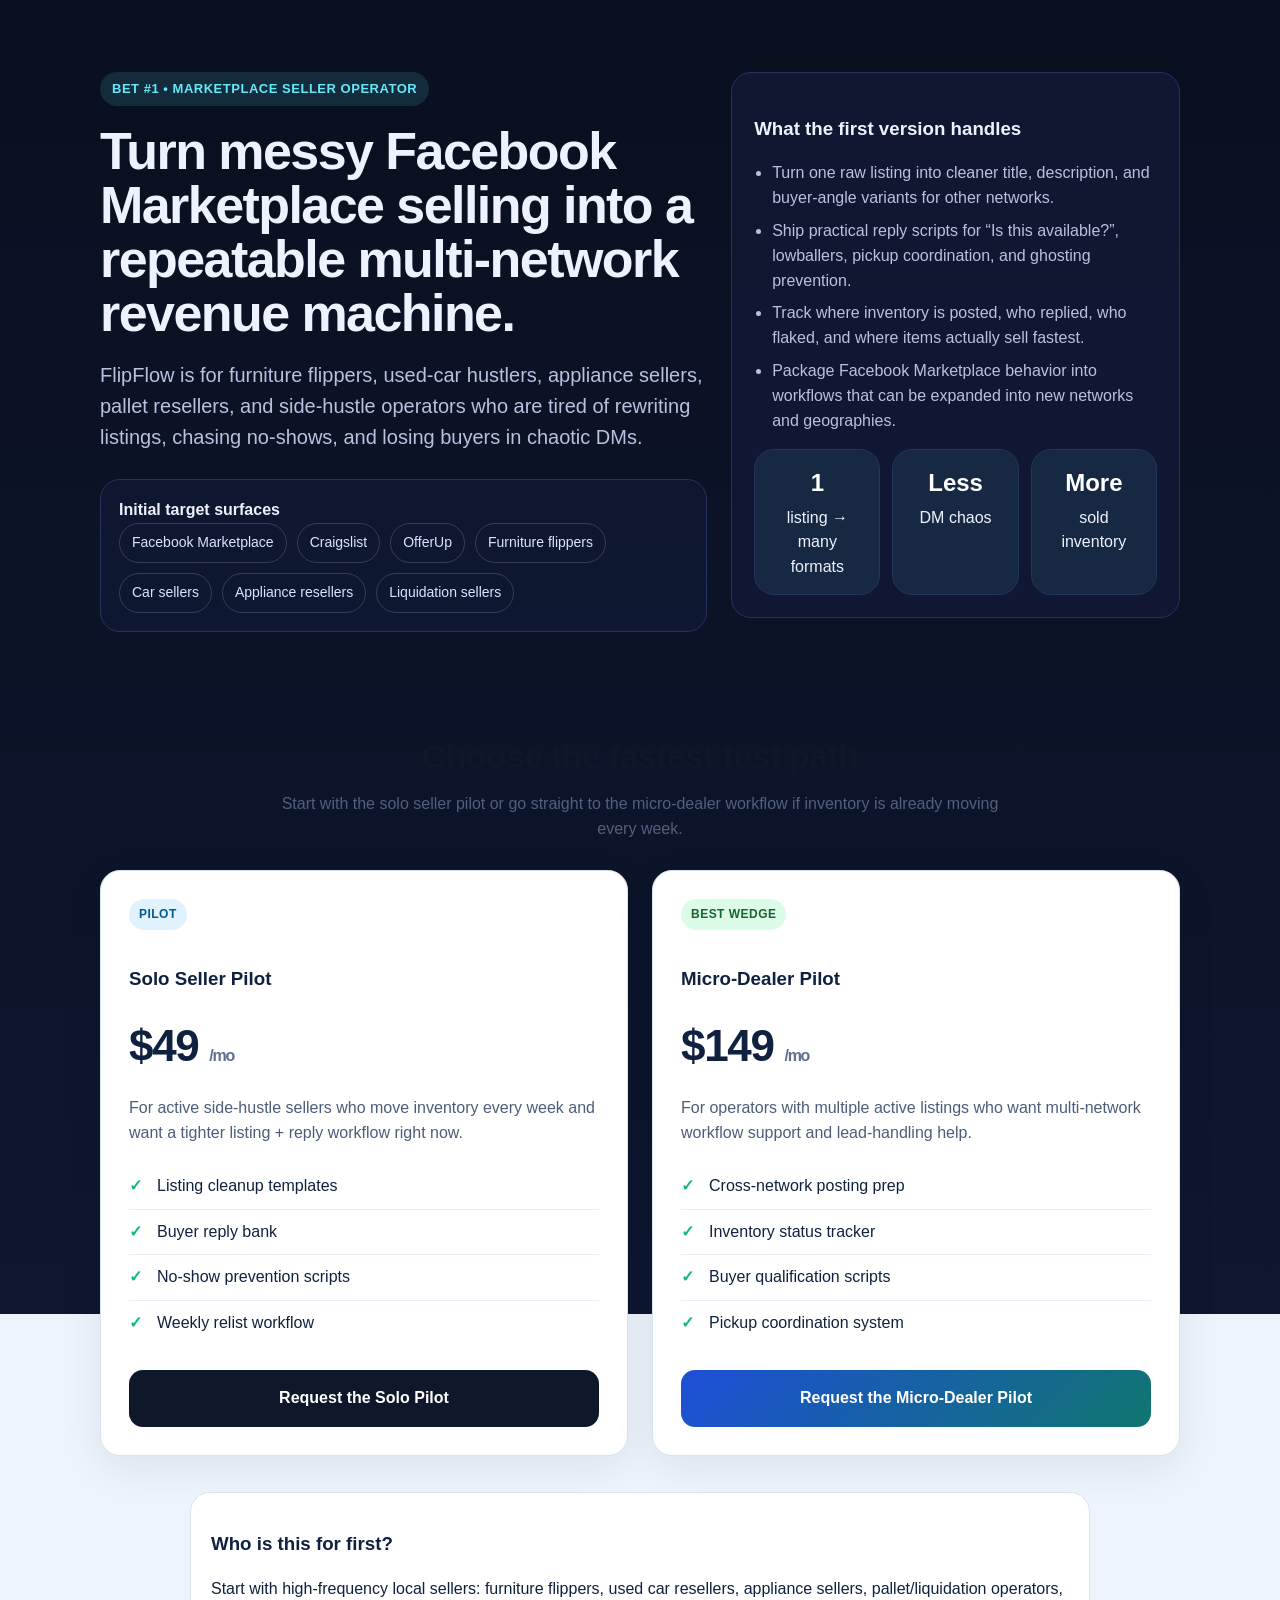
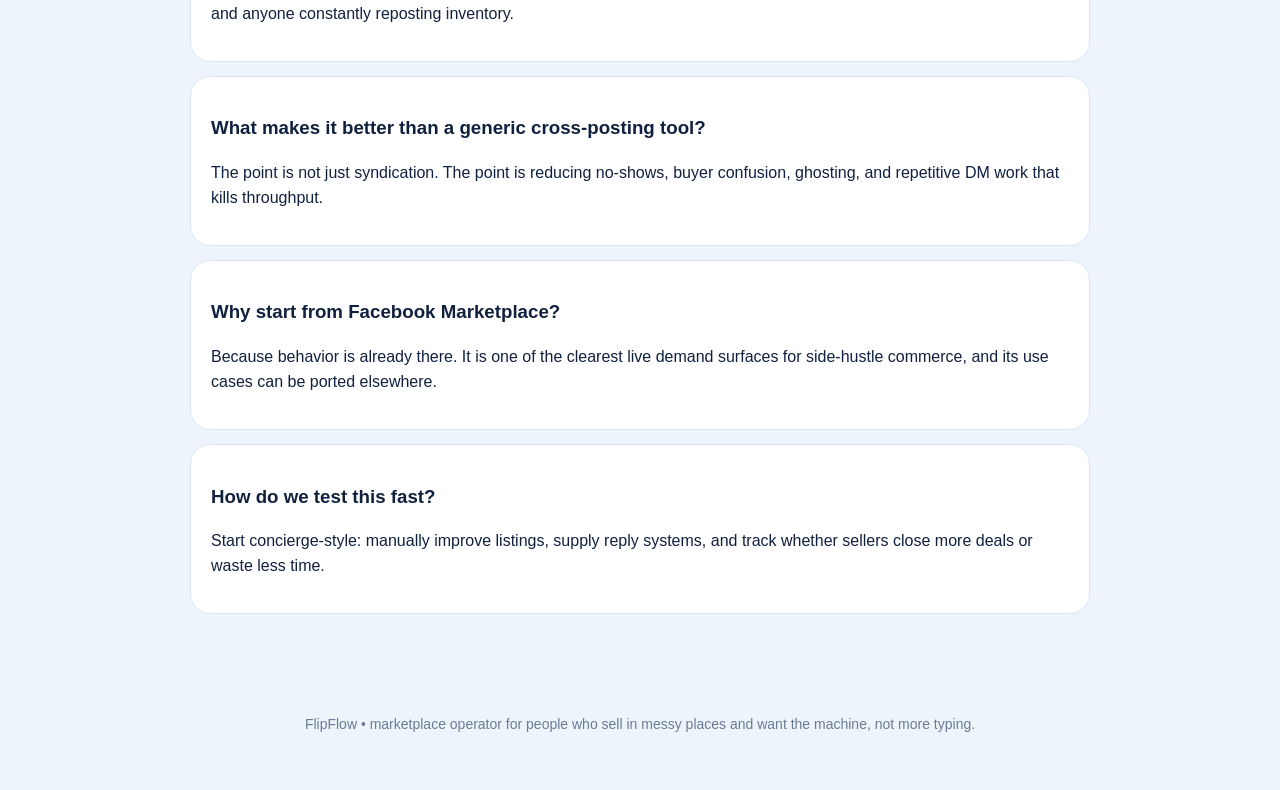
==== index.html @ 2cd06922 "Initial FlipFlow landing page" ====
<!DOCTYPE html>
<html lang="en">
<head>
  <meta charset="UTF-8" />
  <meta name="viewport" content="width=device-width, initial-scale=1.0" />
  <title>FlipFlow Marketplace Operator | Cross-Post, Reply Faster, Sell More</title>
  <meta name="description" content="FlipFlow helps Facebook Marketplace sellers turn one listing into a multi-network sales machine with buyer reply scripts, no-show prevention, and relist workflows." />
  <style>
    :root{--bg:#0b1020;--panel:#111936;--text:#eef2ff;--muted:#b8c2e0;--line:#24345d;--brand:#67e8f9;--ok:#10b981}*{box-sizing:border-box}body{margin:0;font-family:-apple-system,BlinkMacSystemFont,"Segoe UI",Inter,Roboto,sans-serif;color:var(--text);background:linear-gradient(180deg,#08101f 0%,#0f1730 55%,#eef4fb 55%,#eef4fb 100%);line-height:1.55}.wrap{max-width:1120px;margin:0 auto;padding:0 20px}.hero{padding:72px 0 54px}.eyebrow{display:inline-block;padding:7px 12px;border-radius:999px;background:rgba(103,232,249,.12);color:var(--brand);font-size:13px;font-weight:700;letter-spacing:.04em;text-transform:uppercase}h1{font-size:52px;line-height:1.04;margin:18px 0 16px;max-width:860px;letter-spacing:-.03em}.sub{max-width:780px;color:var(--muted);font-size:20px;margin-bottom:26px}.hero-grid{display:grid;grid-template-columns:1.15fr .85fr;gap:24px;align-items:start}.proof,.card,.faq,.mini,.who{border:1px solid var(--line);border-radius:20px}.proof{background:rgba(17,25,54,.78);padding:22px}.proof ul{margin:0;padding-left:18px;color:var(--muted)}.proof li{margin:8px 0}.stats{display:grid;grid-template-columns:repeat(3,1fr);gap:12px;margin-top:16px}.mini{background:rgba(103,232,249,.08);padding:14px;text-align:center}.mini b{display:block;font-size:24px;color:#fff;margin-bottom:4px}.who{margin-top:24px;background:rgba(17,25,54,.7);padding:18px}.pills{display:flex;flex-wrap:wrap;gap:10px}.pill{border:1px solid rgba(255,255,255,.16);color:#d9e4ff;padding:8px 12px;border-radius:999px;font-size:14px}.section-light{color:#0f172a;padding:44px 0 72px}.section-light h2{text-align:center;font-size:34px;margin:0 0 10px;letter-spacing:-.02em}.lead{text-align:center;max-width:760px;margin:0 auto 28px;color:#51607d}.cards{display:grid;grid-template-columns:repeat(2,minmax(0,1fr));gap:24px}.card{background:#fff;color:#10213f;padding:28px;border-color:#d9e4f2;box-shadow:0 12px 40px rgba(15,23,42,.08)}.badge{display:inline-block;font-size:12px;font-weight:800;letter-spacing:.04em;text-transform:uppercase;border-radius:999px;padding:6px 10px;margin-bottom:16px}.audit .badge{background:#e0f2fe;color:#075985}.dfy .badge{background:#dcfce7;color:#166534}.price{font-size:44px;font-weight:900;margin:6px 0 10px;letter-spacing:-.03em}.price small{font-size:16px;font-weight:600;color:#5f708d}.card p{color:#4d5d79}.list{margin:18px 0 24px;padding:0;list-style:none}.list li{padding:10px 0 10px 28px;position:relative;border-top:1px solid #e7eef8}.list li:first-child{border-top:0}.list li:before{content:'✓';position:absolute;left:0;color:var(--ok);font-weight:900}.cta{display:inline-block;width:100%;text-align:center;text-decoration:none;font-weight:800;border-radius:14px;padding:16px 20px}.audit .cta{background:#0f172a;color:#fff}.dfy .cta{background:linear-gradient(135deg,#1d4ed8,#0f766e);color:#fff}.faq-wrap{max-width:900px;margin:36px auto 0;display:grid;gap:14px}.faq{background:#fff;color:#10213f;border-color:#d9e4f2;padding:18px 20px}footer{color:#6b7b95;text-align:center;padding:28px 20px 54px;font-size:14px}@media (max-width:980px){.hero-grid,.cards,.stats{grid-template-columns:1fr}h1{font-size:38px}.sub{font-size:18px}}
  </style>
</head>
<body>
  <section class="hero"><div class="wrap hero-grid"><div><span class="eyebrow">Bet #1 • marketplace seller operator</span><h1>Turn messy Facebook Marketplace selling into a repeatable multi-network revenue machine.</h1><p class="sub">FlipFlow is for furniture flippers, used-car hustlers, appliance sellers, pallet resellers, and side-hustle operators who are tired of rewriting listings, chasing no-shows, and losing buyers in chaotic DMs.</p><div class="who"><b>Initial target surfaces</b><div class="pills"><span class="pill">Facebook Marketplace</span><span class="pill">Craigslist</span><span class="pill">OfferUp</span><span class="pill">Furniture flippers</span><span class="pill">Car sellers</span><span class="pill">Appliance resellers</span><span class="pill">Liquidation sellers</span></div></div></div><div class="proof"><h3>What the first version handles</h3><ul><li>Turn one raw listing into cleaner title, description, and buyer-angle variants for other networks.</li><li>Ship practical reply scripts for “Is this available?”, lowballers, pickup coordination, and ghosting prevention.</li><li>Track where inventory is posted, who replied, who flaked, and where items actually sell fastest.</li><li>Package Facebook Marketplace behavior into workflows that can be expanded into new networks and geographies.</li></ul><div class="stats"><div class="mini"><b>1</b>listing → many formats</div><div class="mini"><b>Less</b>DM chaos</div><div class="mini"><b>More</b>sold inventory</div></div></div></div></section>
  <section class="section-light"><div class="wrap"><h2>Choose the fastest test path</h2><p class="lead">Start with the solo seller pilot or go straight to the micro-dealer workflow if inventory is already moving every week.</p><div class="cards"><article class="card audit"><span class="badge">Pilot</span><h3>Solo Seller Pilot</h3><div class="price">$49 <small>/mo</small></div><p>For active side-hustle sellers who move inventory every week and want a tighter listing + reply workflow right now.</p><ul class="list"><li>Listing cleanup templates</li><li>Buyer reply bank</li><li>No-show prevention scripts</li><li>Weekly relist workflow</li></ul><a class="cta" href="mailto:brent@operator.fyi?subject=FlipFlow%20Solo%20Pilot">Request the Solo Pilot</a></article><article class="card dfy"><span class="badge">Best wedge</span><h3>Micro-Dealer Pilot</h3><div class="price">$149 <small>/mo</small></div><p>For operators with multiple active listings who want multi-network workflow support and lead-handling help.</p><ul class="list"><li>Cross-network posting prep</li><li>Inventory status tracker</li><li>Buyer qualification scripts</li><li>Pickup coordination system</li></ul><a class="cta" href="mailto:brent@operator.fyi?subject=FlipFlow%20Micro-Dealer%20Pilot">Request the Micro-Dealer Pilot</a></article></div><div class="faq-wrap"><div class="faq"><h3>Who is this for first?</h3><p>Start with high-frequency local sellers: furniture flippers, used car resellers, appliance sellers, pallet/liquidation operators, and anyone constantly reposting inventory.</p></div><div class="faq"><h3>What makes it better than a generic cross-posting tool?</h3><p>The point is not just syndication. The point is reducing no-shows, buyer confusion, ghosting, and repetitive DM work that kills throughput.</p></div><div class="faq"><h3>Why start from Facebook Marketplace?</h3><p>Because behavior is already there. It is one of the clearest live demand surfaces for side-hustle commerce, and its use cases can be ported elsewhere.</p></div><div class="faq"><h3>How do we test this fast?</h3><p>Start concierge-style: manually improve listings, supply reply systems, and track whether sellers close more deals or waste less time.</p></div></div></div></section>
  <footer>FlipFlow • marketplace operator for people who sell in messy places and want the machine, not more typing.</footer>
</body>
</html>
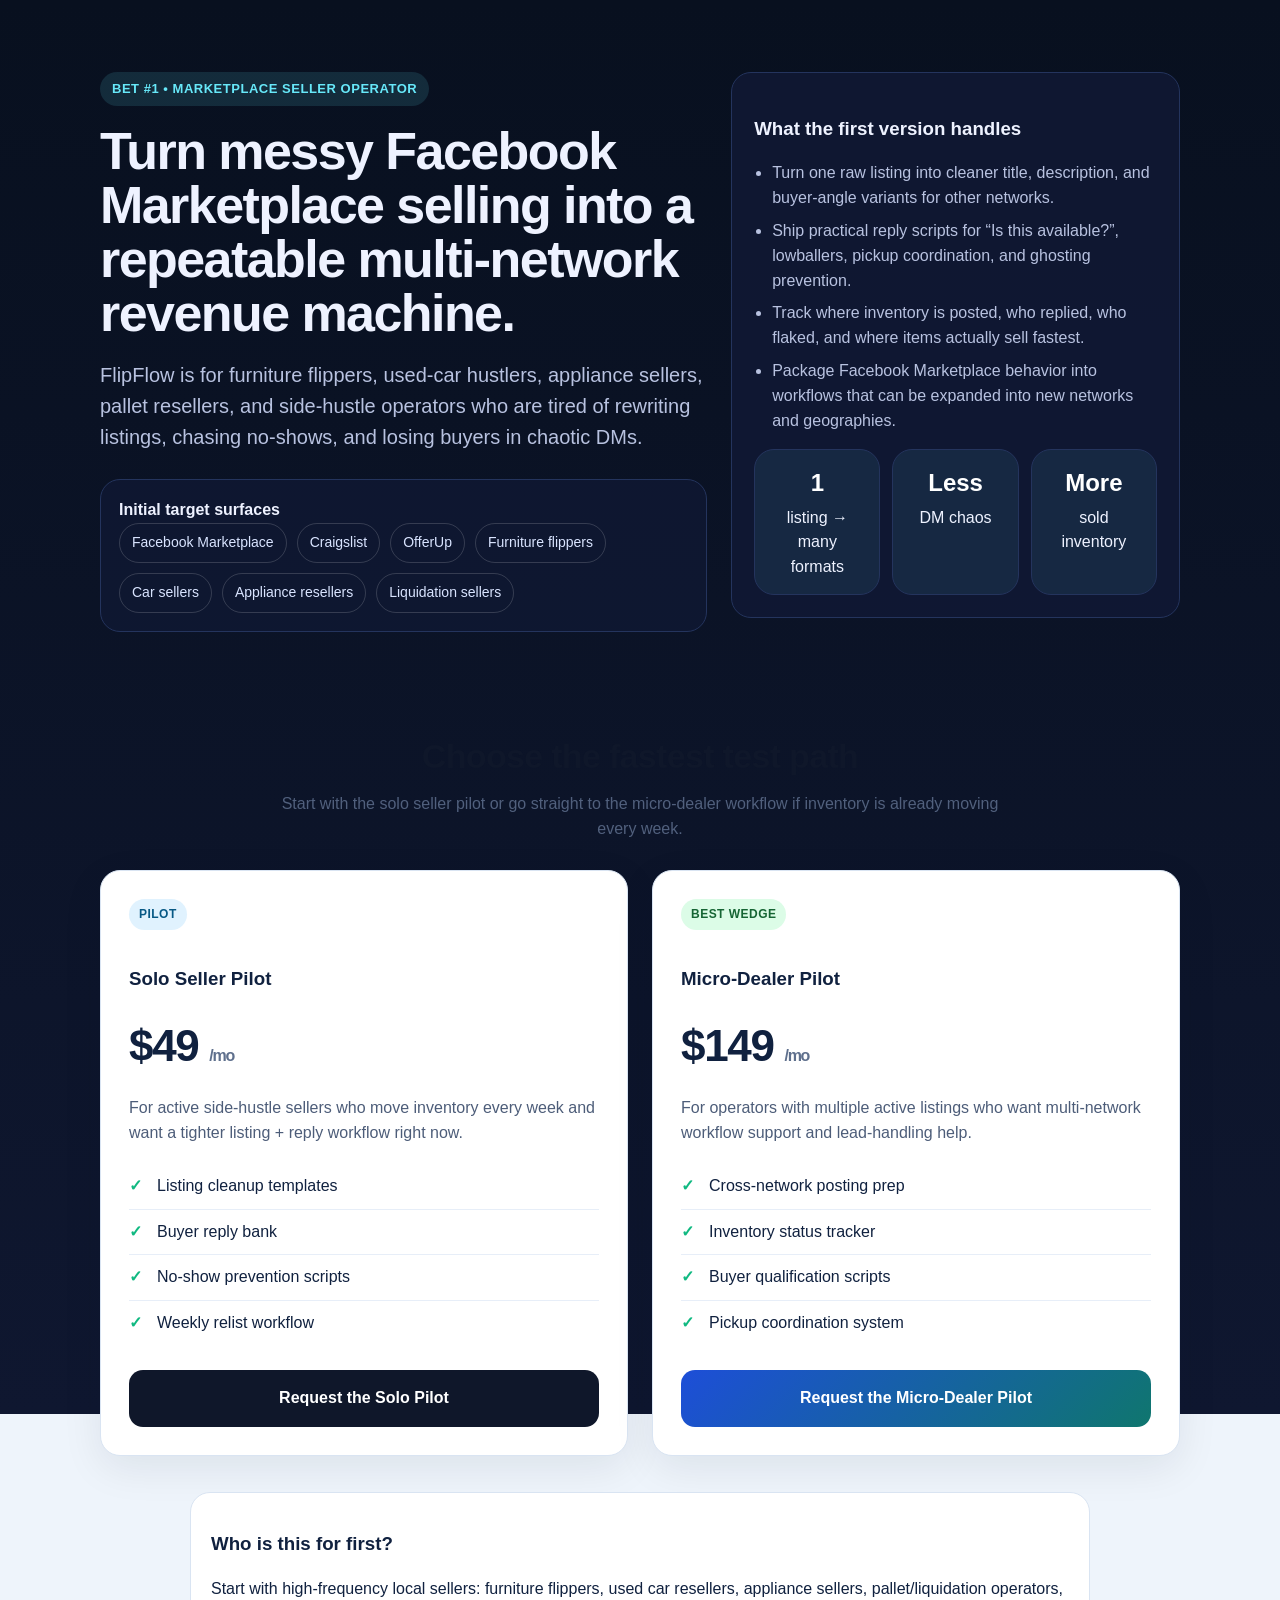
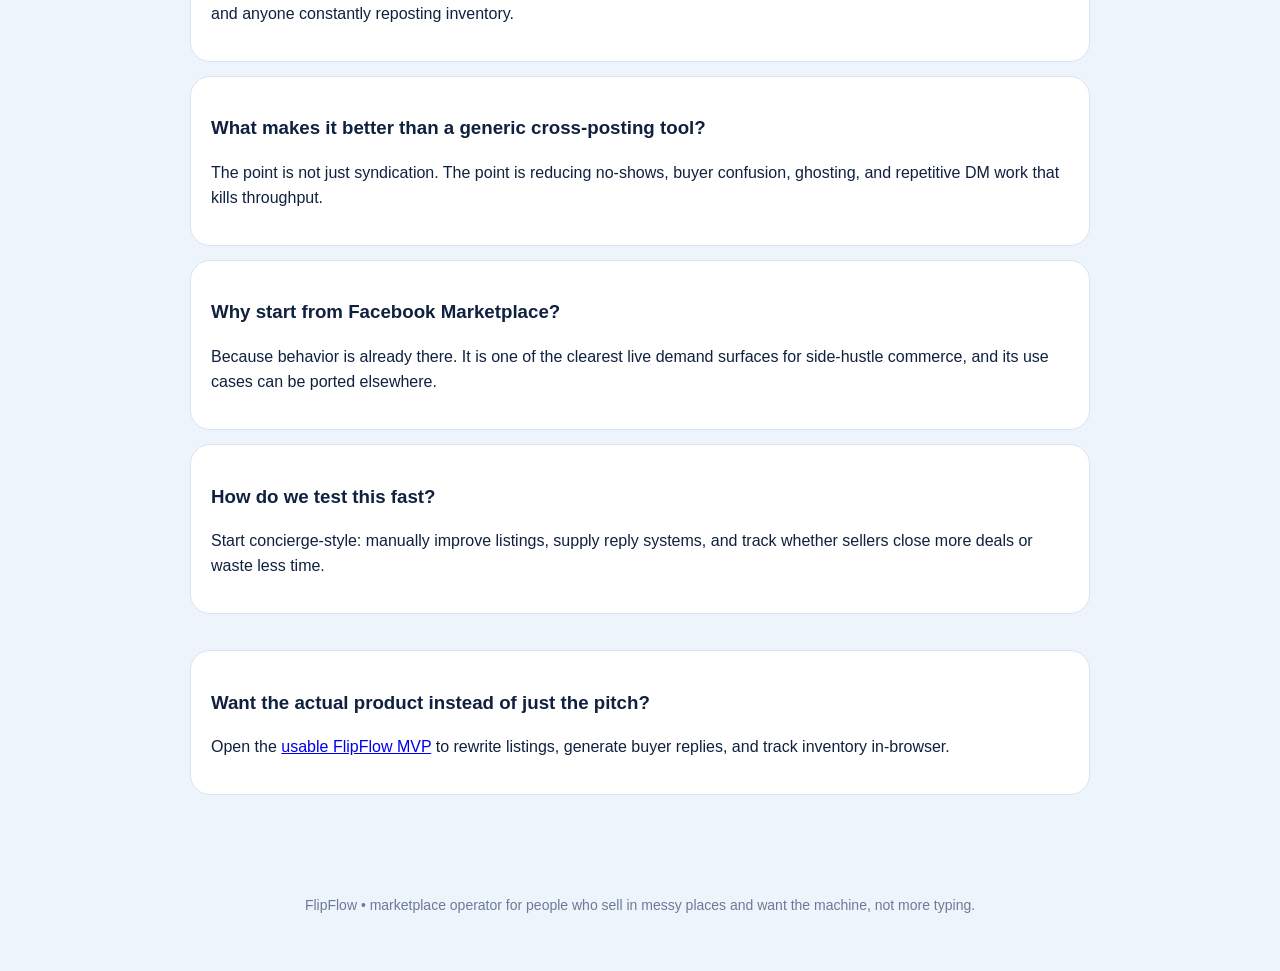
==== commit 114fc623: "Add usable FlipFlow MVP app" ====
--- a/index.html
+++ b/index.html
@@ -11,7 +11,7 @@
 </head>
 <body>
   <section class="hero"><div class="wrap hero-grid"><div><span class="eyebrow">Bet #1 • marketplace seller operator</span><h1>Turn messy Facebook Marketplace selling into a repeatable multi-network revenue machine.</h1><p class="sub">FlipFlow is for furniture flippers, used-car hustlers, appliance sellers, pallet resellers, and side-hustle operators who are tired of rewriting listings, chasing no-shows, and losing buyers in chaotic DMs.</p><div class="who"><b>Initial target surfaces</b><div class="pills"><span class="pill">Facebook Marketplace</span><span class="pill">Craigslist</span><span class="pill">OfferUp</span><span class="pill">Furniture flippers</span><span class="pill">Car sellers</span><span class="pill">Appliance resellers</span><span class="pill">Liquidation sellers</span></div></div></div><div class="proof"><h3>What the first version handles</h3><ul><li>Turn one raw listing into cleaner title, description, and buyer-angle variants for other networks.</li><li>Ship practical reply scripts for “Is this available?”, lowballers, pickup coordination, and ghosting prevention.</li><li>Track where inventory is posted, who replied, who flaked, and where items actually sell fastest.</li><li>Package Facebook Marketplace behavior into workflows that can be expanded into new networks and geographies.</li></ul><div class="stats"><div class="mini"><b>1</b>listing → many formats</div><div class="mini"><b>Less</b>DM chaos</div><div class="mini"><b>More</b>sold inventory</div></div></div></div></section>
-  <section class="section-light"><div class="wrap"><h2>Choose the fastest test path</h2><p class="lead">Start with the solo seller pilot or go straight to the micro-dealer workflow if inventory is already moving every week.</p><div class="cards"><article class="card audit"><span class="badge">Pilot</span><h3>Solo Seller Pilot</h3><div class="price">$49 <small>/mo</small></div><p>For active side-hustle sellers who move inventory every week and want a tighter listing + reply workflow right now.</p><ul class="list"><li>Listing cleanup templates</li><li>Buyer reply bank</li><li>No-show prevention scripts</li><li>Weekly relist workflow</li></ul><a class="cta" href="mailto:brent@operator.fyi?subject=FlipFlow%20Solo%20Pilot">Request the Solo Pilot</a></article><article class="card dfy"><span class="badge">Best wedge</span><h3>Micro-Dealer Pilot</h3><div class="price">$149 <small>/mo</small></div><p>For operators with multiple active listings who want multi-network workflow support and lead-handling help.</p><ul class="list"><li>Cross-network posting prep</li><li>Inventory status tracker</li><li>Buyer qualification scripts</li><li>Pickup coordination system</li></ul><a class="cta" href="mailto:brent@operator.fyi?subject=FlipFlow%20Micro-Dealer%20Pilot">Request the Micro-Dealer Pilot</a></article></div><div class="faq-wrap"><div class="faq"><h3>Who is this for first?</h3><p>Start with high-frequency local sellers: furniture flippers, used car resellers, appliance sellers, pallet/liquidation operators, and anyone constantly reposting inventory.</p></div><div class="faq"><h3>What makes it better than a generic cross-posting tool?</h3><p>The point is not just syndication. The point is reducing no-shows, buyer confusion, ghosting, and repetitive DM work that kills throughput.</p></div><div class="faq"><h3>Why start from Facebook Marketplace?</h3><p>Because behavior is already there. It is one of the clearest live demand surfaces for side-hustle commerce, and its use cases can be ported elsewhere.</p></div><div class="faq"><h3>How do we test this fast?</h3><p>Start concierge-style: manually improve listings, supply reply systems, and track whether sellers close more deals or waste less time.</p></div></div></div></section>
+  <section class="section-light"><div class="wrap"><h2>Choose the fastest test path</h2><p class="lead">Start with the solo seller pilot or go straight to the micro-dealer workflow if inventory is already moving every week.</p><div class="cards"><article class="card audit"><span class="badge">Pilot</span><h3>Solo Seller Pilot</h3><div class="price">$49 <small>/mo</small></div><p>For active side-hustle sellers who move inventory every week and want a tighter listing + reply workflow right now.</p><ul class="list"><li>Listing cleanup templates</li><li>Buyer reply bank</li><li>No-show prevention scripts</li><li>Weekly relist workflow</li></ul><a class="cta" href="mailto:brent@operator.fyi?subject=FlipFlow%20Solo%20Pilot">Request the Solo Pilot</a></article><article class="card dfy"><span class="badge">Best wedge</span><h3>Micro-Dealer Pilot</h3><div class="price">$149 <small>/mo</small></div><p>For operators with multiple active listings who want multi-network workflow support and lead-handling help.</p><ul class="list"><li>Cross-network posting prep</li><li>Inventory status tracker</li><li>Buyer qualification scripts</li><li>Pickup coordination system</li></ul><a class="cta" href="mailto:brent@operator.fyi?subject=FlipFlow%20Micro-Dealer%20Pilot">Request the Micro-Dealer Pilot</a></article></div><div class="faq-wrap"><div class="faq"><h3>Who is this for first?</h3><p>Start with high-frequency local sellers: furniture flippers, used car resellers, appliance sellers, pallet/liquidation operators, and anyone constantly reposting inventory.</p></div><div class="faq"><h3>What makes it better than a generic cross-posting tool?</h3><p>The point is not just syndication. The point is reducing no-shows, buyer confusion, ghosting, and repetitive DM work that kills throughput.</p></div><div class="faq"><h3>Why start from Facebook Marketplace?</h3><p>Because behavior is already there. It is one of the clearest live demand surfaces for side-hustle commerce, and its use cases can be ported elsewhere.</p></div><div class="faq"><h3>How do we test this fast?</h3><p>Start concierge-style: manually improve listings, supply reply systems, and track whether sellers close more deals or waste less time.</p></div></div><div class="faq-wrap"><div class="faq"><h3>Want the actual product instead of just the pitch?</h3><p>Open the <a href="app.html">usable FlipFlow MVP</a> to rewrite listings, generate buyer replies, and track inventory in-browser.</p></div></div></div></section>
   <footer>FlipFlow • marketplace operator for people who sell in messy places and want the machine, not more typing.</footer>
 </body>
 </html>
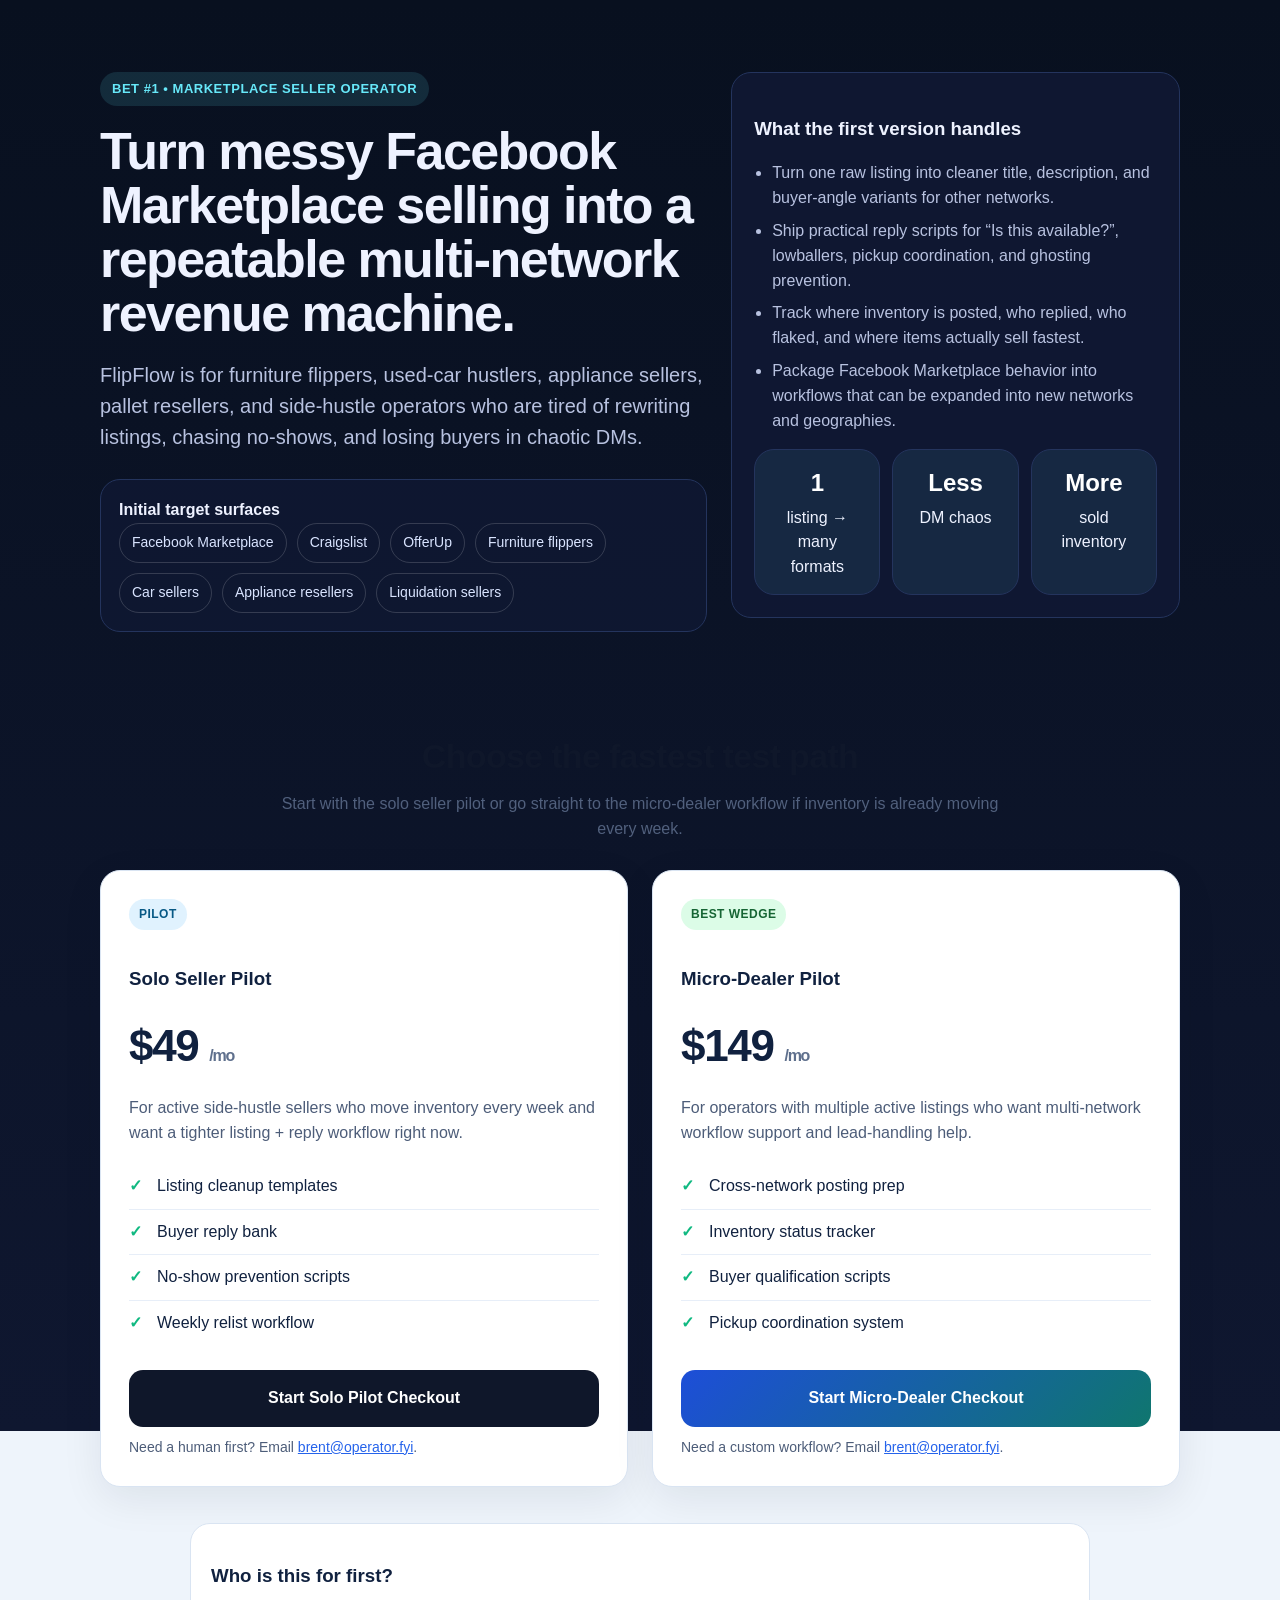
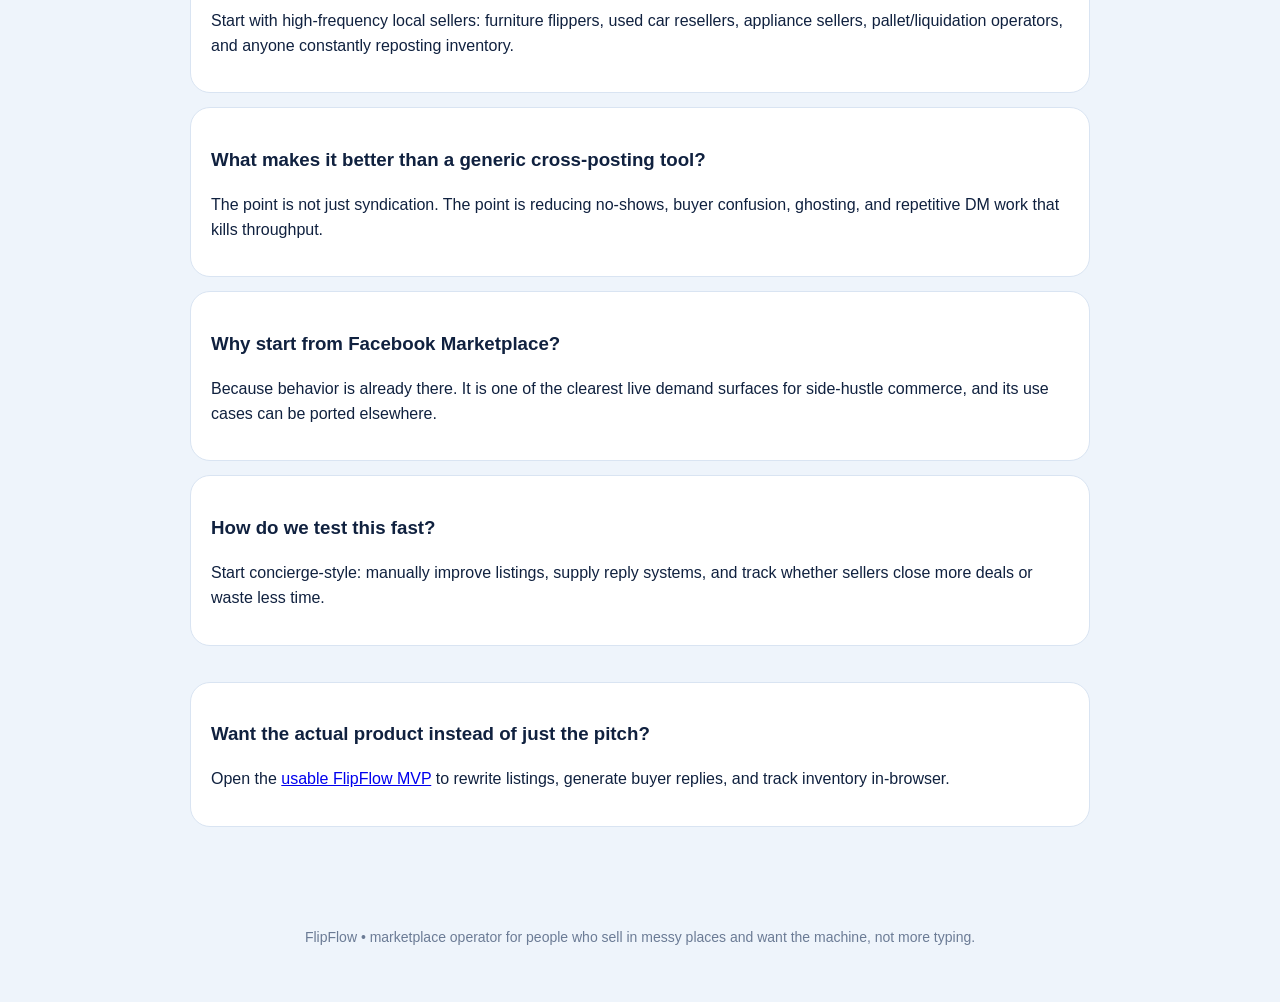
==== commit 9f238dd6: "Add live Stripe checkout for FlipFlow pilots" ====
--- a/index.html
+++ b/index.html
@@ -6,12 +6,12 @@
   <title>FlipFlow Marketplace Operator | Cross-Post, Reply Faster, Sell More</title>
   <meta name="description" content="FlipFlow helps Facebook Marketplace sellers turn one listing into a multi-network sales machine with buyer reply scripts, no-show prevention, and relist workflows." />
   <style>
-    :root{--bg:#0b1020;--panel:#111936;--text:#eef2ff;--muted:#b8c2e0;--line:#24345d;--brand:#67e8f9;--ok:#10b981}*{box-sizing:border-box}body{margin:0;font-family:-apple-system,BlinkMacSystemFont,"Segoe UI",Inter,Roboto,sans-serif;color:var(--text);background:linear-gradient(180deg,#08101f 0%,#0f1730 55%,#eef4fb 55%,#eef4fb 100%);line-height:1.55}.wrap{max-width:1120px;margin:0 auto;padding:0 20px}.hero{padding:72px 0 54px}.eyebrow{display:inline-block;padding:7px 12px;border-radius:999px;background:rgba(103,232,249,.12);color:var(--brand);font-size:13px;font-weight:700;letter-spacing:.04em;text-transform:uppercase}h1{font-size:52px;line-height:1.04;margin:18px 0 16px;max-width:860px;letter-spacing:-.03em}.sub{max-width:780px;color:var(--muted);font-size:20px;margin-bottom:26px}.hero-grid{display:grid;grid-template-columns:1.15fr .85fr;gap:24px;align-items:start}.proof,.card,.faq,.mini,.who{border:1px solid var(--line);border-radius:20px}.proof{background:rgba(17,25,54,.78);padding:22px}.proof ul{margin:0;padding-left:18px;color:var(--muted)}.proof li{margin:8px 0}.stats{display:grid;grid-template-columns:repeat(3,1fr);gap:12px;margin-top:16px}.mini{background:rgba(103,232,249,.08);padding:14px;text-align:center}.mini b{display:block;font-size:24px;color:#fff;margin-bottom:4px}.who{margin-top:24px;background:rgba(17,25,54,.7);padding:18px}.pills{display:flex;flex-wrap:wrap;gap:10px}.pill{border:1px solid rgba(255,255,255,.16);color:#d9e4ff;padding:8px 12px;border-radius:999px;font-size:14px}.section-light{color:#0f172a;padding:44px 0 72px}.section-light h2{text-align:center;font-size:34px;margin:0 0 10px;letter-spacing:-.02em}.lead{text-align:center;max-width:760px;margin:0 auto 28px;color:#51607d}.cards{display:grid;grid-template-columns:repeat(2,minmax(0,1fr));gap:24px}.card{background:#fff;color:#10213f;padding:28px;border-color:#d9e4f2;box-shadow:0 12px 40px rgba(15,23,42,.08)}.badge{display:inline-block;font-size:12px;font-weight:800;letter-spacing:.04em;text-transform:uppercase;border-radius:999px;padding:6px 10px;margin-bottom:16px}.audit .badge{background:#e0f2fe;color:#075985}.dfy .badge{background:#dcfce7;color:#166534}.price{font-size:44px;font-weight:900;margin:6px 0 10px;letter-spacing:-.03em}.price small{font-size:16px;font-weight:600;color:#5f708d}.card p{color:#4d5d79}.list{margin:18px 0 24px;padding:0;list-style:none}.list li{padding:10px 0 10px 28px;position:relative;border-top:1px solid #e7eef8}.list li:first-child{border-top:0}.list li:before{content:'✓';position:absolute;left:0;color:var(--ok);font-weight:900}.cta{display:inline-block;width:100%;text-align:center;text-decoration:none;font-weight:800;border-radius:14px;padding:16px 20px}.audit .cta{background:#0f172a;color:#fff}.dfy .cta{background:linear-gradient(135deg,#1d4ed8,#0f766e);color:#fff}.faq-wrap{max-width:900px;margin:36px auto 0;display:grid;gap:14px}.faq{background:#fff;color:#10213f;border-color:#d9e4f2;padding:18px 20px}footer{color:#6b7b95;text-align:center;padding:28px 20px 54px;font-size:14px}@media (max-width:980px){.hero-grid,.cards,.stats{grid-template-columns:1fr}h1{font-size:38px}.sub{font-size:18px}}
+    :root{--bg:#0b1020;--panel:#111936;--text:#eef2ff;--muted:#b8c2e0;--line:#24345d;--brand:#67e8f9;--ok:#10b981}*{box-sizing:border-box}body{margin:0;font-family:-apple-system,BlinkMacSystemFont,"Segoe UI",Inter,Roboto,sans-serif;color:var(--text);background:linear-gradient(180deg,#08101f 0%,#0f1730 55%,#eef4fb 55%,#eef4fb 100%);line-height:1.55}.wrap{max-width:1120px;margin:0 auto;padding:0 20px}.hero{padding:72px 0 54px}.eyebrow{display:inline-block;padding:7px 12px;border-radius:999px;background:rgba(103,232,249,.12);color:var(--brand);font-size:13px;font-weight:700;letter-spacing:.04em;text-transform:uppercase}h1{font-size:52px;line-height:1.04;margin:18px 0 16px;max-width:860px;letter-spacing:-.03em}.sub{max-width:780px;color:var(--muted);font-size:20px;margin-bottom:26px}.hero-grid{display:grid;grid-template-columns:1.15fr .85fr;gap:24px;align-items:start}.proof,.card,.faq,.mini,.who{border:1px solid var(--line);border-radius:20px}.proof{background:rgba(17,25,54,.78);padding:22px}.proof ul{margin:0;padding-left:18px;color:var(--muted)}.proof li{margin:8px 0}.stats{display:grid;grid-template-columns:repeat(3,1fr);gap:12px;margin-top:16px}.mini{background:rgba(103,232,249,.08);padding:14px;text-align:center}.mini b{display:block;font-size:24px;color:#fff;margin-bottom:4px}.who{margin-top:24px;background:rgba(17,25,54,.7);padding:18px}.pills{display:flex;flex-wrap:wrap;gap:10px}.pill{border:1px solid rgba(255,255,255,.16);color:#d9e4ff;padding:8px 12px;border-radius:999px;font-size:14px}.section-light{color:#0f172a;padding:44px 0 72px}.section-light h2{text-align:center;font-size:34px;margin:0 0 10px;letter-spacing:-.02em}.lead{text-align:center;max-width:760px;margin:0 auto 28px;color:#51607d}.cards{display:grid;grid-template-columns:repeat(2,minmax(0,1fr));gap:24px}.card{background:#fff;color:#10213f;padding:28px;border-color:#d9e4f2;box-shadow:0 12px 40px rgba(15,23,42,.08)}.badge{display:inline-block;font-size:12px;font-weight:800;letter-spacing:.04em;text-transform:uppercase;border-radius:999px;padding:6px 10px;margin-bottom:16px}.audit .badge{background:#e0f2fe;color:#075985}.dfy .badge{background:#dcfce7;color:#166534}.price{font-size:44px;font-weight:900;margin:6px 0 10px;letter-spacing:-.03em}.price small{font-size:16px;font-weight:600;color:#5f708d}.card p{color:#4d5d79}.list{margin:18px 0 24px;padding:0;list-style:none}.list li{padding:10px 0 10px 28px;position:relative;border-top:1px solid #e7eef8}.list li:first-child{border-top:0}.list li:before{content:'✓';position:absolute;left:0;color:var(--ok);font-weight:900}.cta{display:inline-block;width:100%;text-align:center;text-decoration:none;font-weight:800;border-radius:14px;padding:16px 20px}.audit .cta{background:#0f172a;color:#fff}.dfy .cta{background:linear-gradient(135deg,#1d4ed8,#0f766e);color:#fff}.small-note{margin:10px 0 0;color:#64748b;font-size:14px}.small-note a{color:#2563eb}.faq-wrap{max-width:900px;margin:36px auto 0;display:grid;gap:14px}.faq{background:#fff;color:#10213f;border-color:#d9e4f2;padding:18px 20px}footer{color:#6b7b95;text-align:center;padding:28px 20px 54px;font-size:14px}@media (max-width:980px){.hero-grid,.cards,.stats{grid-template-columns:1fr}h1{font-size:38px}.sub{font-size:18px}}
   </style>
 </head>
 <body>
   <section class="hero"><div class="wrap hero-grid"><div><span class="eyebrow">Bet #1 • marketplace seller operator</span><h1>Turn messy Facebook Marketplace selling into a repeatable multi-network revenue machine.</h1><p class="sub">FlipFlow is for furniture flippers, used-car hustlers, appliance sellers, pallet resellers, and side-hustle operators who are tired of rewriting listings, chasing no-shows, and losing buyers in chaotic DMs.</p><div class="who"><b>Initial target surfaces</b><div class="pills"><span class="pill">Facebook Marketplace</span><span class="pill">Craigslist</span><span class="pill">OfferUp</span><span class="pill">Furniture flippers</span><span class="pill">Car sellers</span><span class="pill">Appliance resellers</span><span class="pill">Liquidation sellers</span></div></div></div><div class="proof"><h3>What the first version handles</h3><ul><li>Turn one raw listing into cleaner title, description, and buyer-angle variants for other networks.</li><li>Ship practical reply scripts for “Is this available?”, lowballers, pickup coordination, and ghosting prevention.</li><li>Track where inventory is posted, who replied, who flaked, and where items actually sell fastest.</li><li>Package Facebook Marketplace behavior into workflows that can be expanded into new networks and geographies.</li></ul><div class="stats"><div class="mini"><b>1</b>listing → many formats</div><div class="mini"><b>Less</b>DM chaos</div><div class="mini"><b>More</b>sold inventory</div></div></div></div></section>
-  <section class="section-light"><div class="wrap"><h2>Choose the fastest test path</h2><p class="lead">Start with the solo seller pilot or go straight to the micro-dealer workflow if inventory is already moving every week.</p><div class="cards"><article class="card audit"><span class="badge">Pilot</span><h3>Solo Seller Pilot</h3><div class="price">$49 <small>/mo</small></div><p>For active side-hustle sellers who move inventory every week and want a tighter listing + reply workflow right now.</p><ul class="list"><li>Listing cleanup templates</li><li>Buyer reply bank</li><li>No-show prevention scripts</li><li>Weekly relist workflow</li></ul><a class="cta" href="mailto:brent@operator.fyi?subject=FlipFlow%20Solo%20Pilot">Request the Solo Pilot</a></article><article class="card dfy"><span class="badge">Best wedge</span><h3>Micro-Dealer Pilot</h3><div class="price">$149 <small>/mo</small></div><p>For operators with multiple active listings who want multi-network workflow support and lead-handling help.</p><ul class="list"><li>Cross-network posting prep</li><li>Inventory status tracker</li><li>Buyer qualification scripts</li><li>Pickup coordination system</li></ul><a class="cta" href="mailto:brent@operator.fyi?subject=FlipFlow%20Micro-Dealer%20Pilot">Request the Micro-Dealer Pilot</a></article></div><div class="faq-wrap"><div class="faq"><h3>Who is this for first?</h3><p>Start with high-frequency local sellers: furniture flippers, used car resellers, appliance sellers, pallet/liquidation operators, and anyone constantly reposting inventory.</p></div><div class="faq"><h3>What makes it better than a generic cross-posting tool?</h3><p>The point is not just syndication. The point is reducing no-shows, buyer confusion, ghosting, and repetitive DM work that kills throughput.</p></div><div class="faq"><h3>Why start from Facebook Marketplace?</h3><p>Because behavior is already there. It is one of the clearest live demand surfaces for side-hustle commerce, and its use cases can be ported elsewhere.</p></div><div class="faq"><h3>How do we test this fast?</h3><p>Start concierge-style: manually improve listings, supply reply systems, and track whether sellers close more deals or waste less time.</p></div></div><div class="faq-wrap"><div class="faq"><h3>Want the actual product instead of just the pitch?</h3><p>Open the <a href="app.html">usable FlipFlow MVP</a> to rewrite listings, generate buyer replies, and track inventory in-browser.</p></div></div></div></section>
+  <section class="section-light"><div class="wrap"><h2>Choose the fastest test path</h2><p class="lead">Start with the solo seller pilot or go straight to the micro-dealer workflow if inventory is already moving every week.</p><div class="cards"><article class="card audit"><span class="badge">Pilot</span><h3>Solo Seller Pilot</h3><div class="price">$49 <small>/mo</small></div><p>For active side-hustle sellers who move inventory every week and want a tighter listing + reply workflow right now.</p><ul class="list"><li>Listing cleanup templates</li><li>Buyer reply bank</li><li>No-show prevention scripts</li><li>Weekly relist workflow</li></ul><a class="cta" href="https://buy.stripe.com/7sY9AUfeHgXd3gY39menS05">Start Solo Pilot Checkout</a><p class="small-note">Need a human first? Email <a href="mailto:brent@operator.fyi?subject=FlipFlow%20Solo%20Pilot">brent@operator.fyi</a>.</p></article><article class="card dfy"><span class="badge">Best wedge</span><h3>Micro-Dealer Pilot</h3><div class="price">$149 <small>/mo</small></div><p>For operators with multiple active listings who want multi-network workflow support and lead-handling help.</p><ul class="list"><li>Cross-network posting prep</li><li>Inventory status tracker</li><li>Buyer qualification scripts</li><li>Pickup coordination system</li></ul><a class="cta" href="https://buy.stripe.com/3cI8wQ2rVgXd9Fmh0cenS06">Start Micro-Dealer Checkout</a><p class="small-note">Need a custom workflow? Email <a href="mailto:brent@operator.fyi?subject=FlipFlow%20Micro-Dealer%20Pilot">brent@operator.fyi</a>.</p></article></div><div class="faq-wrap"><div class="faq"><h3>Who is this for first?</h3><p>Start with high-frequency local sellers: furniture flippers, used car resellers, appliance sellers, pallet/liquidation operators, and anyone constantly reposting inventory.</p></div><div class="faq"><h3>What makes it better than a generic cross-posting tool?</h3><p>The point is not just syndication. The point is reducing no-shows, buyer confusion, ghosting, and repetitive DM work that kills throughput.</p></div><div class="faq"><h3>Why start from Facebook Marketplace?</h3><p>Because behavior is already there. It is one of the clearest live demand surfaces for side-hustle commerce, and its use cases can be ported elsewhere.</p></div><div class="faq"><h3>How do we test this fast?</h3><p>Start concierge-style: manually improve listings, supply reply systems, and track whether sellers close more deals or waste less time.</p></div></div><div class="faq-wrap"><div class="faq"><h3>Want the actual product instead of just the pitch?</h3><p>Open the <a href="app.html">usable FlipFlow MVP</a> to rewrite listings, generate buyer replies, and track inventory in-browser.</p></div></div></div></section>
   <footer>FlipFlow • marketplace operator for people who sell in messy places and want the machine, not more typing.</footer>
 </body>
 </html>
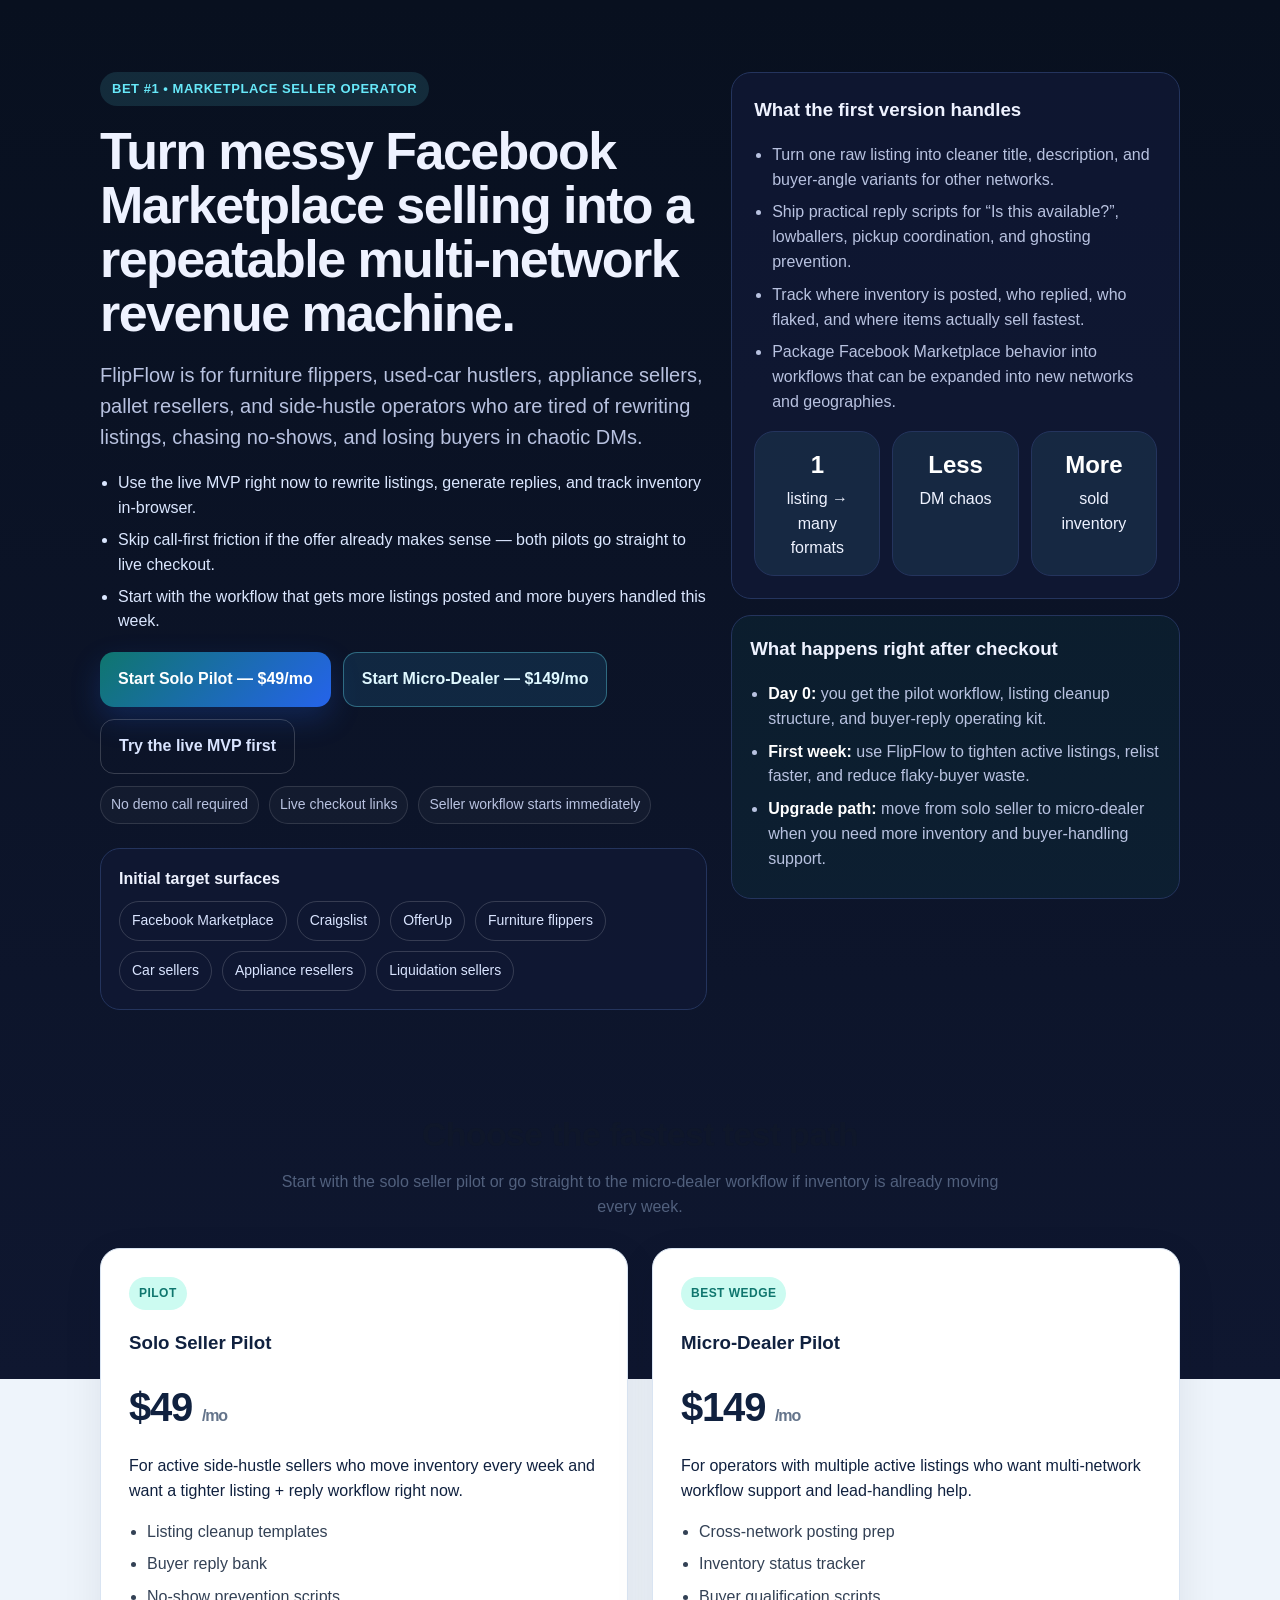
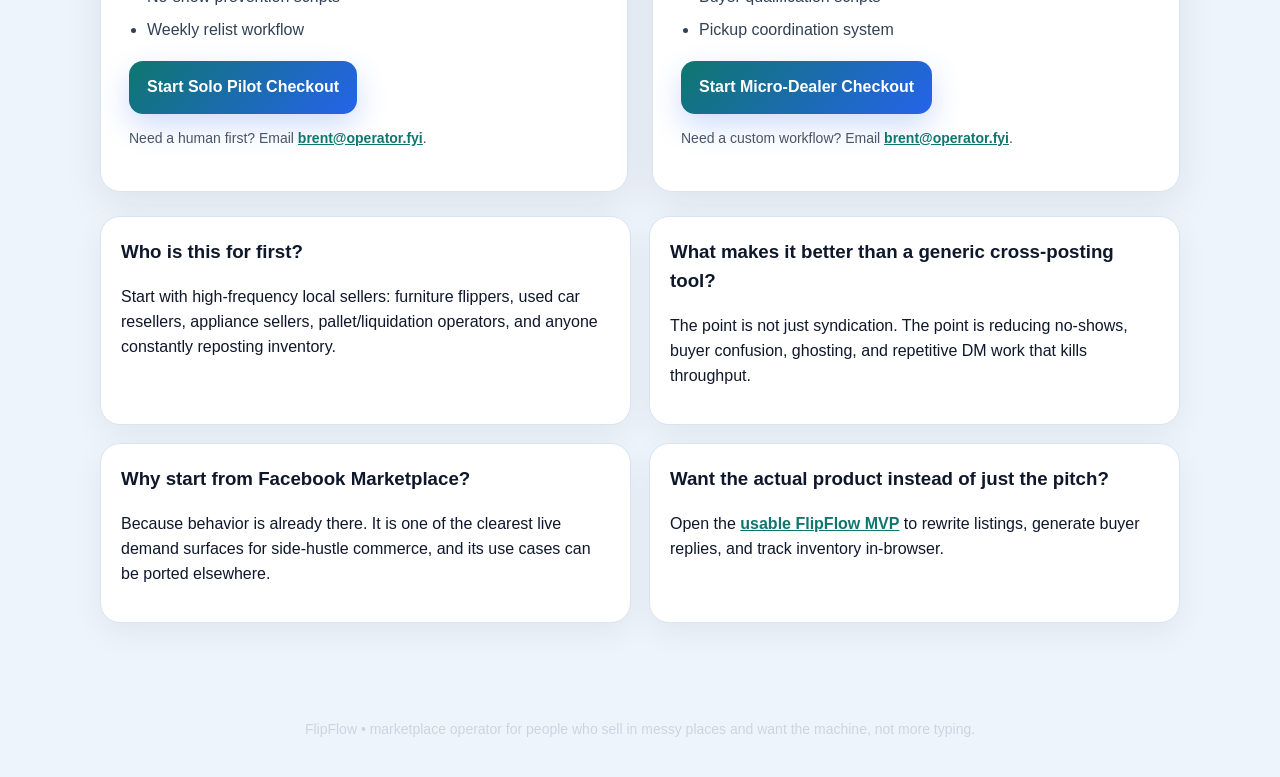
==== commit c62255bf: "feat: add above-the-fold FlipFlow conversion CTAs" ====
--- a/index.html
+++ b/index.html
@@ -6,12 +6,381 @@
   <title>FlipFlow Marketplace Operator | Cross-Post, Reply Faster, Sell More</title>
   <meta name="description" content="FlipFlow helps Facebook Marketplace sellers turn one listing into a multi-network sales machine with buyer reply scripts, no-show prevention, and relist workflows." />
   <style>
-    :root{--bg:#0b1020;--panel:#111936;--text:#eef2ff;--muted:#b8c2e0;--line:#24345d;--brand:#67e8f9;--ok:#10b981}*{box-sizing:border-box}body{margin:0;font-family:-apple-system,BlinkMacSystemFont,"Segoe UI",Inter,Roboto,sans-serif;color:var(--text);background:linear-gradient(180deg,#08101f 0%,#0f1730 55%,#eef4fb 55%,#eef4fb 100%);line-height:1.55}.wrap{max-width:1120px;margin:0 auto;padding:0 20px}.hero{padding:72px 0 54px}.eyebrow{display:inline-block;padding:7px 12px;border-radius:999px;background:rgba(103,232,249,.12);color:var(--brand);font-size:13px;font-weight:700;letter-spacing:.04em;text-transform:uppercase}h1{font-size:52px;line-height:1.04;margin:18px 0 16px;max-width:860px;letter-spacing:-.03em}.sub{max-width:780px;color:var(--muted);font-size:20px;margin-bottom:26px}.hero-grid{display:grid;grid-template-columns:1.15fr .85fr;gap:24px;align-items:start}.proof,.card,.faq,.mini,.who{border:1px solid var(--line);border-radius:20px}.proof{background:rgba(17,25,54,.78);padding:22px}.proof ul{margin:0;padding-left:18px;color:var(--muted)}.proof li{margin:8px 0}.stats{display:grid;grid-template-columns:repeat(3,1fr);gap:12px;margin-top:16px}.mini{background:rgba(103,232,249,.08);padding:14px;text-align:center}.mini b{display:block;font-size:24px;color:#fff;margin-bottom:4px}.who{margin-top:24px;background:rgba(17,25,54,.7);padding:18px}.pills{display:flex;flex-wrap:wrap;gap:10px}.pill{border:1px solid rgba(255,255,255,.16);color:#d9e4ff;padding:8px 12px;border-radius:999px;font-size:14px}.section-light{color:#0f172a;padding:44px 0 72px}.section-light h2{text-align:center;font-size:34px;margin:0 0 10px;letter-spacing:-.02em}.lead{text-align:center;max-width:760px;margin:0 auto 28px;color:#51607d}.cards{display:grid;grid-template-columns:repeat(2,minmax(0,1fr));gap:24px}.card{background:#fff;color:#10213f;padding:28px;border-color:#d9e4f2;box-shadow:0 12px 40px rgba(15,23,42,.08)}.badge{display:inline-block;font-size:12px;font-weight:800;letter-spacing:.04em;text-transform:uppercase;border-radius:999px;padding:6px 10px;margin-bottom:16px}.audit .badge{background:#e0f2fe;color:#075985}.dfy .badge{background:#dcfce7;color:#166534}.price{font-size:44px;font-weight:900;margin:6px 0 10px;letter-spacing:-.03em}.price small{font-size:16px;font-weight:600;color:#5f708d}.card p{color:#4d5d79}.list{margin:18px 0 24px;padding:0;list-style:none}.list li{padding:10px 0 10px 28px;position:relative;border-top:1px solid #e7eef8}.list li:first-child{border-top:0}.list li:before{content:'✓';position:absolute;left:0;color:var(--ok);font-weight:900}.cta{display:inline-block;width:100%;text-align:center;text-decoration:none;font-weight:800;border-radius:14px;padding:16px 20px}.audit .cta{background:#0f172a;color:#fff}.dfy .cta{background:linear-gradient(135deg,#1d4ed8,#0f766e);color:#fff}.small-note{margin:10px 0 0;color:#64748b;font-size:14px}.small-note a{color:#2563eb}.faq-wrap{max-width:900px;margin:36px auto 0;display:grid;gap:14px}.faq{background:#fff;color:#10213f;border-color:#d9e4f2;padding:18px 20px}footer{color:#6b7b95;text-align:center;padding:28px 20px 54px;font-size:14px}@media (max-width:980px){.hero-grid,.cards,.stats{grid-template-columns:1fr}h1{font-size:38px}.sub{font-size:18px}}
+    :root {
+      --bg: #0b1020;
+      --panel: #111936;
+      --panel-soft: rgba(17, 25, 54, 0.74);
+      --text: #eef2ff;
+      --muted: #b8c2e0;
+      --line: #24345d;
+      --brand: #67e8f9;
+      --brand-2: #38bdf8;
+      --ok: #10b981;
+      --light-bg: #eef4fb;
+      --dark: #0f172a;
+      --ink-soft: #51607d;
+    }
+    * { box-sizing: border-box; }
+    body {
+      margin: 0;
+      font-family: -apple-system, BlinkMacSystemFont, "Segoe UI", Inter, Roboto, sans-serif;
+      color: var(--text);
+      background: linear-gradient(180deg, #08101f 0%, #0f1730 58%, var(--light-bg) 58%, var(--light-bg) 100%);
+      line-height: 1.55;
+    }
+    a { color: inherit; }
+    .wrap { max-width: 1120px; margin: 0 auto; padding: 0 20px; }
+    .hero { padding: 72px 0 54px; }
+    .hero-grid {
+      display: grid;
+      grid-template-columns: minmax(0, 1.15fr) minmax(320px, 0.85fr);
+      gap: 24px;
+      align-items: start;
+    }
+    .eyebrow {
+      display: inline-block;
+      padding: 7px 12px;
+      border-radius: 999px;
+      background: rgba(103, 232, 249, 0.12);
+      color: var(--brand);
+      font-size: 13px;
+      font-weight: 700;
+      letter-spacing: 0.04em;
+      text-transform: uppercase;
+    }
+    h1 {
+      font-size: 52px;
+      line-height: 1.04;
+      margin: 18px 0 16px;
+      max-width: 860px;
+      letter-spacing: -0.03em;
+    }
+    .sub {
+      max-width: 780px;
+      color: var(--muted);
+      font-size: 20px;
+      margin-bottom: 18px;
+    }
+    .hero-points {
+      margin: 0 0 18px;
+      padding-left: 18px;
+      color: #dbe7ff;
+    }
+    .hero-points li { margin: 7px 0; }
+    .cta-row {
+      display: flex;
+      flex-wrap: wrap;
+      gap: 12px;
+      margin: 18px 0 12px;
+    }
+    .cta, .cta-secondary, .cta-tertiary {
+      display: inline-flex;
+      align-items: center;
+      justify-content: center;
+      padding: 14px 18px;
+      border-radius: 14px;
+      font-weight: 800;
+      text-decoration: none;
+      transition: transform 0.15s ease, opacity 0.15s ease;
+    }
+    .cta:hover, .cta-secondary:hover, .cta-tertiary:hover { transform: translateY(-1px); }
+    .cta {
+      background: linear-gradient(135deg, #0f766e, #2563eb);
+      color: white;
+      box-shadow: 0 12px 30px rgba(37, 99, 235, 0.22);
+    }
+    .cta-secondary {
+      background: rgba(56, 189, 248, 0.12);
+      border: 1px solid rgba(103, 232, 249, 0.35);
+      color: #dff8ff;
+    }
+    .cta-tertiary {
+      background: transparent;
+      border: 1px solid rgba(255, 255, 255, 0.18);
+      color: #d9e4ff;
+    }
+    .micro-proof {
+      display: flex;
+      flex-wrap: wrap;
+      gap: 10px;
+      margin-top: 10px;
+      color: var(--muted);
+      font-size: 14px;
+    }
+    .micro-proof span {
+      padding: 7px 10px;
+      border-radius: 999px;
+      border: 1px solid rgba(255,255,255,0.12);
+      background: rgba(255,255,255,0.03);
+    }
+    .proof, .card, .faq, .mini, .who, .timeline {
+      border: 1px solid var(--line);
+      border-radius: 20px;
+    }
+    .proof {
+      background: var(--panel-soft);
+      padding: 22px;
+    }
+    .proof h3, .timeline h3 { margin-top: 0; }
+    .proof ul, .timeline ul {
+      margin: 0;
+      padding-left: 18px;
+      color: var(--muted);
+    }
+    .proof li, .timeline li { margin: 8px 0; }
+    .stats {
+      display: grid;
+      grid-template-columns: repeat(3, 1fr);
+      gap: 12px;
+      margin-top: 16px;
+    }
+    .mini {
+      background: rgba(103, 232, 249, 0.08);
+      padding: 14px;
+      text-align: center;
+    }
+    .mini b {
+      display: block;
+      font-size: 24px;
+      color: #fff;
+      margin-bottom: 4px;
+    }
+    .timeline {
+      margin-top: 16px;
+      background: rgba(15, 118, 110, 0.1);
+      padding: 18px;
+    }
+    .timeline strong { color: white; }
+    .who {
+      margin-top: 24px;
+      background: rgba(17, 25, 54, 0.7);
+      padding: 18px;
+    }
+    .pills {
+      display: flex;
+      flex-wrap: wrap;
+      gap: 10px;
+      margin-top: 10px;
+    }
+    .pill {
+      border: 1px solid rgba(255,255,255,0.16);
+      color: #d9e4ff;
+      padding: 8px 12px;
+      border-radius: 999px;
+      font-size: 14px;
+    }
+    .section-light {
+      color: var(--dark);
+      padding: 44px 0 72px;
+    }
+    .section-light h2 {
+      text-align: center;
+      font-size: 34px;
+      margin: 0 0 10px;
+      letter-spacing: -0.02em;
+    }
+    .lead {
+      text-align: center;
+      max-width: 760px;
+      margin: 0 auto 28px;
+      color: var(--ink-soft);
+    }
+    .cards {
+      display: grid;
+      grid-template-columns: repeat(2, minmax(0, 1fr));
+      gap: 24px;
+    }
+    .card {
+      background: #fff;
+      color: #10213f;
+      padding: 28px;
+      border-color: #d9e4f2;
+      box-shadow: 0 12px 40px rgba(15,23,42,.08);
+    }
+    .badge {
+      display: inline-block;
+      font-size: 12px;
+      font-weight: 800;
+      letter-spacing: .04em;
+      text-transform: uppercase;
+      color: #0f766e;
+      background: #ccfbf1;
+      border-radius: 999px;
+      padding: 7px 10px;
+    }
+    .price {
+      font-size: 40px;
+      font-weight: 900;
+      margin: 14px 0 6px;
+      letter-spacing: -0.03em;
+    }
+    .price small {
+      font-size: 16px;
+      font-weight: 700;
+      color: #64748b;
+    }
+    .list {
+      margin: 16px 0 18px;
+      padding-left: 18px;
+      color: #334155;
+    }
+    .list li { margin: 8px 0; }
+    .support-note {
+      margin-top: 14px;
+      color: #475569;
+      font-size: 14px;
+    }
+    .support-note a {
+      color: #0f766e;
+      font-weight: 700;
+    }
+    .faq-wrap {
+      display: grid;
+      grid-template-columns: repeat(2, minmax(0, 1fr));
+      gap: 18px;
+      margin-top: 24px;
+    }
+    .faq {
+      background: #fff;
+      border-color: #d9e4f2;
+      padding: 20px;
+      box-shadow: 0 10px 32px rgba(15,23,42,.06);
+    }
+    .faq h3 { margin-top: 0; }
+    footer {
+      color: #cbd5e1;
+      text-align: center;
+      padding: 24px 20px 36px;
+      font-size: 14px;
+    }
+    @media (max-width: 920px) {
+      .hero-grid, .cards, .faq-wrap, .stats {
+        grid-template-columns: 1fr;
+      }
+      h1 { font-size: 38px; }
+      .sub { font-size: 18px; }
+      .cta-row { flex-direction: column; }
+      .cta, .cta-secondary, .cta-tertiary { width: 100%; }
+    }
   </style>
 </head>
 <body>
-  <section class="hero"><div class="wrap hero-grid"><div><span class="eyebrow">Bet #1 • marketplace seller operator</span><h1>Turn messy Facebook Marketplace selling into a repeatable multi-network revenue machine.</h1><p class="sub">FlipFlow is for furniture flippers, used-car hustlers, appliance sellers, pallet resellers, and side-hustle operators who are tired of rewriting listings, chasing no-shows, and losing buyers in chaotic DMs.</p><div class="who"><b>Initial target surfaces</b><div class="pills"><span class="pill">Facebook Marketplace</span><span class="pill">Craigslist</span><span class="pill">OfferUp</span><span class="pill">Furniture flippers</span><span class="pill">Car sellers</span><span class="pill">Appliance resellers</span><span class="pill">Liquidation sellers</span></div></div></div><div class="proof"><h3>What the first version handles</h3><ul><li>Turn one raw listing into cleaner title, description, and buyer-angle variants for other networks.</li><li>Ship practical reply scripts for “Is this available?”, lowballers, pickup coordination, and ghosting prevention.</li><li>Track where inventory is posted, who replied, who flaked, and where items actually sell fastest.</li><li>Package Facebook Marketplace behavior into workflows that can be expanded into new networks and geographies.</li></ul><div class="stats"><div class="mini"><b>1</b>listing → many formats</div><div class="mini"><b>Less</b>DM chaos</div><div class="mini"><b>More</b>sold inventory</div></div></div></div></section>
-  <section class="section-light"><div class="wrap"><h2>Choose the fastest test path</h2><p class="lead">Start with the solo seller pilot or go straight to the micro-dealer workflow if inventory is already moving every week.</p><div class="cards"><article class="card audit"><span class="badge">Pilot</span><h3>Solo Seller Pilot</h3><div class="price">$49 <small>/mo</small></div><p>For active side-hustle sellers who move inventory every week and want a tighter listing + reply workflow right now.</p><ul class="list"><li>Listing cleanup templates</li><li>Buyer reply bank</li><li>No-show prevention scripts</li><li>Weekly relist workflow</li></ul><a class="cta" href="https://buy.stripe.com/7sY9AUfeHgXd3gY39menS05">Start Solo Pilot Checkout</a><p class="small-note">Need a human first? Email <a href="mailto:brent@operator.fyi?subject=FlipFlow%20Solo%20Pilot">brent@operator.fyi</a>.</p></article><article class="card dfy"><span class="badge">Best wedge</span><h3>Micro-Dealer Pilot</h3><div class="price">$149 <small>/mo</small></div><p>For operators with multiple active listings who want multi-network workflow support and lead-handling help.</p><ul class="list"><li>Cross-network posting prep</li><li>Inventory status tracker</li><li>Buyer qualification scripts</li><li>Pickup coordination system</li></ul><a class="cta" href="https://buy.stripe.com/3cI8wQ2rVgXd9Fmh0cenS06">Start Micro-Dealer Checkout</a><p class="small-note">Need a custom workflow? Email <a href="mailto:brent@operator.fyi?subject=FlipFlow%20Micro-Dealer%20Pilot">brent@operator.fyi</a>.</p></article></div><div class="faq-wrap"><div class="faq"><h3>Who is this for first?</h3><p>Start with high-frequency local sellers: furniture flippers, used car resellers, appliance sellers, pallet/liquidation operators, and anyone constantly reposting inventory.</p></div><div class="faq"><h3>What makes it better than a generic cross-posting tool?</h3><p>The point is not just syndication. The point is reducing no-shows, buyer confusion, ghosting, and repetitive DM work that kills throughput.</p></div><div class="faq"><h3>Why start from Facebook Marketplace?</h3><p>Because behavior is already there. It is one of the clearest live demand surfaces for side-hustle commerce, and its use cases can be ported elsewhere.</p></div><div class="faq"><h3>How do we test this fast?</h3><p>Start concierge-style: manually improve listings, supply reply systems, and track whether sellers close more deals or waste less time.</p></div></div><div class="faq-wrap"><div class="faq"><h3>Want the actual product instead of just the pitch?</h3><p>Open the <a href="app.html">usable FlipFlow MVP</a> to rewrite listings, generate buyer replies, and track inventory in-browser.</p></div></div></div></section>
+  <section class="hero">
+    <div class="wrap hero-grid">
+      <div>
+        <span class="eyebrow">Bet #1 • marketplace seller operator</span>
+        <h1>Turn messy Facebook Marketplace selling into a repeatable multi-network revenue machine.</h1>
+        <p class="sub">FlipFlow is for furniture flippers, used-car hustlers, appliance sellers, pallet resellers, and side-hustle operators who are tired of rewriting listings, chasing no-shows, and losing buyers in chaotic DMs.</p>
+        <ul class="hero-points">
+          <li>Use the live MVP right now to rewrite listings, generate replies, and track inventory in-browser.</li>
+          <li>Skip call-first friction if the offer already makes sense — both pilots go straight to live checkout.</li>
+          <li>Start with the workflow that gets more listings posted and more buyers handled this week.</li>
+        </ul>
+        <div class="cta-row">
+          <a class="cta" href="https://buy.stripe.com/7sY9AUfeHgXd3gY39menS05">Start Solo Pilot — $49/mo</a>
+          <a class="cta-secondary" href="https://buy.stripe.com/3cI8wQ2rVgXd9Fmh0cenS06">Start Micro-Dealer — $149/mo</a>
+          <a class="cta-tertiary" href="app.html">Try the live MVP first</a>
+        </div>
+        <div class="micro-proof">
+          <span>No demo call required</span>
+          <span>Live checkout links</span>
+          <span>Seller workflow starts immediately</span>
+        </div>
+        <div class="who">
+          <b>Initial target surfaces</b>
+          <div class="pills">
+            <span class="pill">Facebook Marketplace</span>
+            <span class="pill">Craigslist</span>
+            <span class="pill">OfferUp</span>
+            <span class="pill">Furniture flippers</span>
+            <span class="pill">Car sellers</span>
+            <span class="pill">Appliance resellers</span>
+            <span class="pill">Liquidation sellers</span>
+          </div>
+        </div>
+      </div>
+      <div>
+        <div class="proof">
+          <h3>What the first version handles</h3>
+          <ul>
+            <li>Turn one raw listing into cleaner title, description, and buyer-angle variants for other networks.</li>
+            <li>Ship practical reply scripts for “Is this available?”, lowballers, pickup coordination, and ghosting prevention.</li>
+            <li>Track where inventory is posted, who replied, who flaked, and where items actually sell fastest.</li>
+            <li>Package Facebook Marketplace behavior into workflows that can be expanded into new networks and geographies.</li>
+          </ul>
+          <div class="stats">
+            <div class="mini"><b>1</b>listing → many formats</div>
+            <div class="mini"><b>Less</b>DM chaos</div>
+            <div class="mini"><b>More</b>sold inventory</div>
+          </div>
+        </div>
+        <div class="timeline">
+          <h3>What happens right after checkout</h3>
+          <ul>
+            <li><strong>Day 0:</strong> you get the pilot workflow, listing cleanup structure, and buyer-reply operating kit.</li>
+            <li><strong>First week:</strong> use FlipFlow to tighten active listings, relist faster, and reduce flaky-buyer waste.</li>
+            <li><strong>Upgrade path:</strong> move from solo seller to micro-dealer when you need more inventory and buyer-handling support.</li>
+          </ul>
+        </div>
+      </div>
+    </div>
+  </section>
+
+  <section class="section-light">
+    <div class="wrap">
+      <h2>Choose the fastest test path</h2>
+      <p class="lead">Start with the solo seller pilot or go straight to the micro-dealer workflow if inventory is already moving every week.</p>
+      <div class="cards">
+        <article class="card audit">
+          <span class="badge">Pilot</span>
+          <h3>Solo Seller Pilot</h3>
+          <div class="price">$49 <small>/mo</small></div>
+          <p>For active side-hustle sellers who move inventory every week and want a tighter listing + reply workflow right now.</p>
+          <ul class="list">
+            <li>Listing cleanup templates</li>
+            <li>Buyer reply bank</li>
+            <li>No-show prevention scripts</li>
+            <li>Weekly relist workflow</li>
+          </ul>
+          <a class="cta" href="https://buy.stripe.com/7sY9AUfeHgXd3gY39menS05">Start Solo Pilot Checkout</a>
+          <p class="support-note">Need a human first? Email <a href="mailto:brent@operator.fyi?subject=FlipFlow%20Solo%20Pilot">brent@operator.fyi</a>.</p>
+        </article>
+        <article class="card dfy">
+          <span class="badge">Best wedge</span>
+          <h3>Micro-Dealer Pilot</h3>
+          <div class="price">$149 <small>/mo</small></div>
+          <p>For operators with multiple active listings who want multi-network workflow support and lead-handling help.</p>
+          <ul class="list">
+            <li>Cross-network posting prep</li>
+            <li>Inventory status tracker</li>
+            <li>Buyer qualification scripts</li>
+            <li>Pickup coordination system</li>
+          </ul>
+          <a class="cta" href="https://buy.stripe.com/3cI8wQ2rVgXd9Fmh0cenS06">Start Micro-Dealer Checkout</a>
+          <p class="support-note">Need a custom workflow? Email <a href="mailto:brent@operator.fyi?subject=FlipFlow%20Micro-Dealer%20Pilot">brent@operator.fyi</a>.</p>
+        </article>
+      </div>
+      <div class="faq-wrap">
+        <div class="faq">
+          <h3>Who is this for first?</h3>
+          <p>Start with high-frequency local sellers: furniture flippers, used car resellers, appliance sellers, pallet/liquidation operators, and anyone constantly reposting inventory.</p>
+        </div>
+        <div class="faq">
+          <h3>What makes it better than a generic cross-posting tool?</h3>
+          <p>The point is not just syndication. The point is reducing no-shows, buyer confusion, ghosting, and repetitive DM work that kills throughput.</p>
+        </div>
+        <div class="faq">
+          <h3>Why start from Facebook Marketplace?</h3>
+          <p>Because behavior is already there. It is one of the clearest live demand surfaces for side-hustle commerce, and its use cases can be ported elsewhere.</p>
+        </div>
+        <div class="faq">
+          <h3>Want the actual product instead of just the pitch?</h3>
+          <p>Open the <a href="app.html" style="color:#0f766e;font-weight:700;">usable FlipFlow MVP</a> to rewrite listings, generate buyer replies, and track inventory in-browser.</p>
+        </div>
+      </div>
+    </div>
+  </section>
+
   <footer>FlipFlow • marketplace operator for people who sell in messy places and want the machine, not more typing.</footer>
 </body>
 </html>
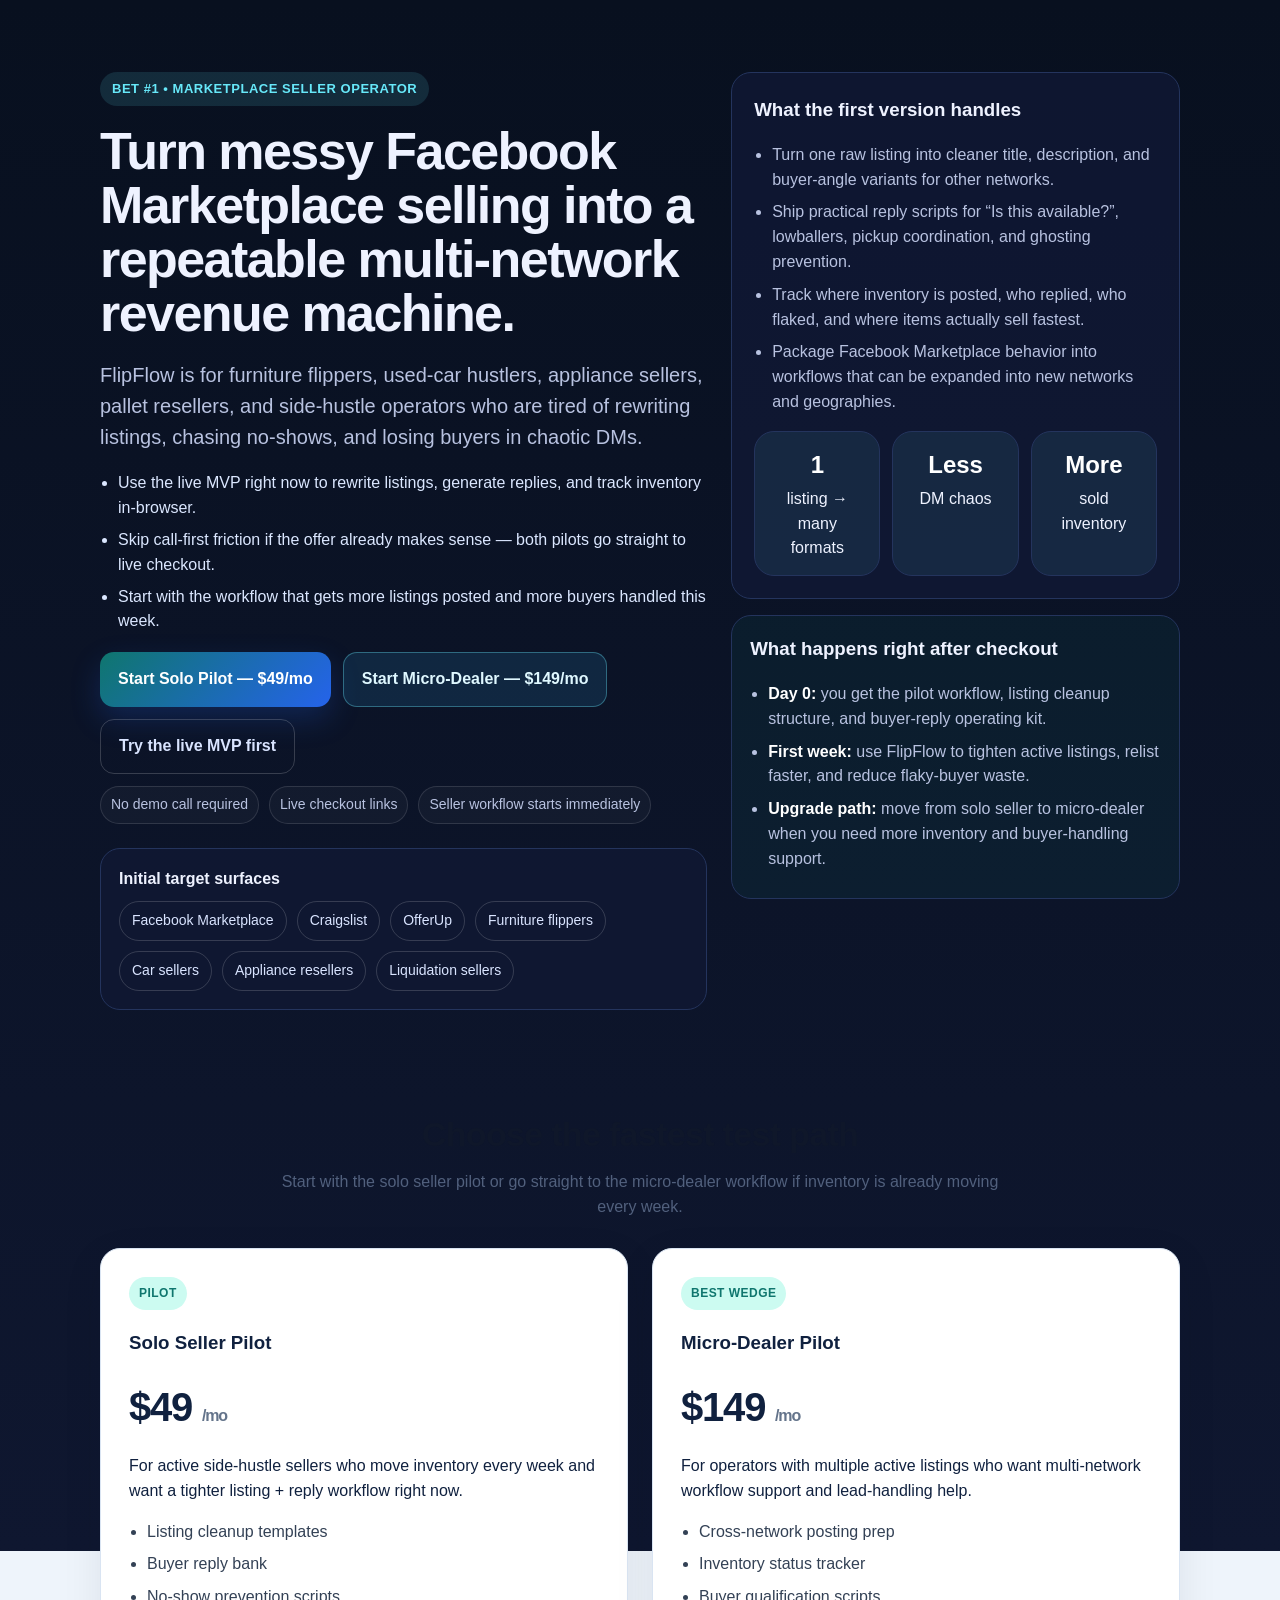
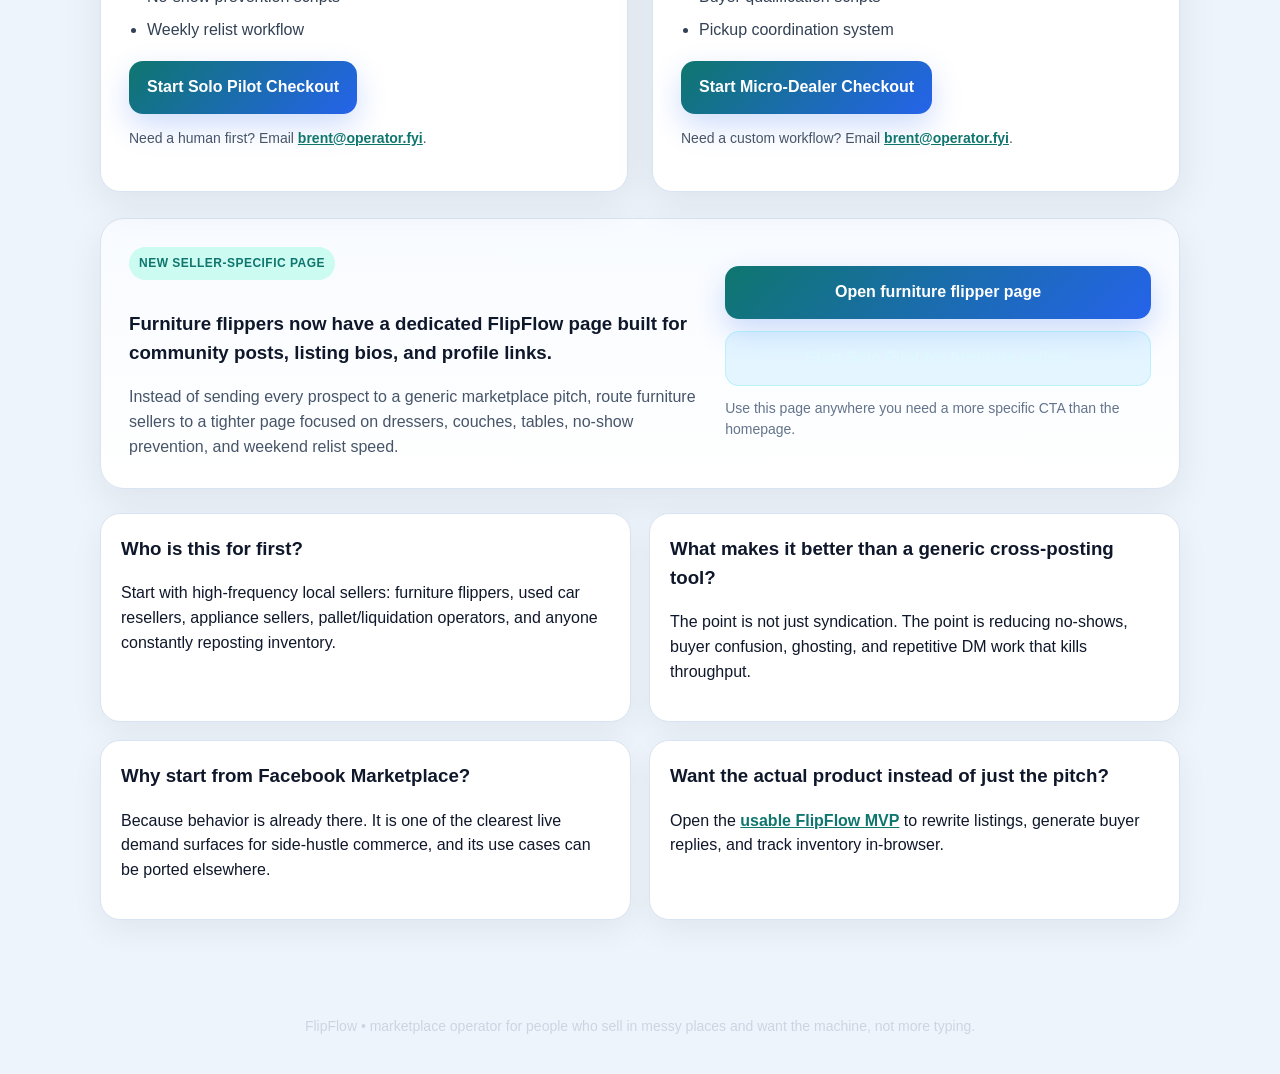
==== commit f4b1b564: "feat: add furniture flipper landing page" ====
--- a/index.html
+++ b/index.html
@@ -234,6 +234,35 @@
       color: #0f766e;
       font-weight: 700;
     }
+    .seller-surface {
+      margin-top: 26px;
+      background: linear-gradient(180deg, #f8fbff 0%, #ffffff 100%);
+      border: 1px solid #d9e4f2;
+      border-radius: 24px;
+      padding: 28px;
+      box-shadow: 0 14px 36px rgba(15,23,42,.07);
+    }
+    .seller-surface-grid {
+      display: grid;
+      grid-template-columns: minmax(0, 1.15fr) minmax(280px, 0.85fr);
+      gap: 20px;
+      align-items: center;
+    }
+    .seller-surface p {
+      color: #475569;
+      margin-bottom: 0;
+    }
+    .seller-surface .badge {
+      margin-bottom: 10px;
+    }
+    .seller-surface-actions {
+      display: grid;
+      gap: 12px;
+    }
+    .seller-surface-note {
+      font-size: 14px;
+      color: #64748b;
+    }
     .faq-wrap {
       display: grid;
       grid-template-columns: repeat(2, minmax(0, 1fr));
@@ -254,7 +283,7 @@
       font-size: 14px;
     }
     @media (max-width: 920px) {
-      .hero-grid, .cards, .faq-wrap, .stats {
+      .hero-grid, .cards, .faq-wrap, .stats, .seller-surface-grid {
         grid-template-columns: 1fr;
       }
       h1 { font-size: 38px; }
@@ -360,6 +389,20 @@
           <p class="support-note">Need a custom workflow? Email <a href="mailto:brent@operator.fyi?subject=FlipFlow%20Micro-Dealer%20Pilot">brent@operator.fyi</a>.</p>
         </article>
       </div>
+      <div class="seller-surface">
+        <div class="seller-surface-grid">
+          <div>
+            <span class="badge">New seller-specific page</span>
+            <h3>Furniture flippers now have a dedicated FlipFlow page built for community posts, listing bios, and profile links.</h3>
+            <p>Instead of sending every prospect to a generic marketplace pitch, route furniture sellers to a tighter page focused on dressers, couches, tables, no-show prevention, and weekend relist speed.</p>
+          </div>
+          <div class="seller-surface-actions">
+            <a class="cta" href="furniture-flippers.html">Open furniture flipper page</a>
+            <a class="cta-secondary" href="https://buy.stripe.com/7sY9AUfeHgXd3gY39menS05">Start Solo Pilot for furniture sellers</a>
+            <div class="seller-surface-note">Use this page anywhere you need a more specific CTA than the homepage.</div>
+          </div>
+        </div>
+      </div>
       <div class="faq-wrap">
         <div class="faq">
           <h3>Who is this for first?</h3>
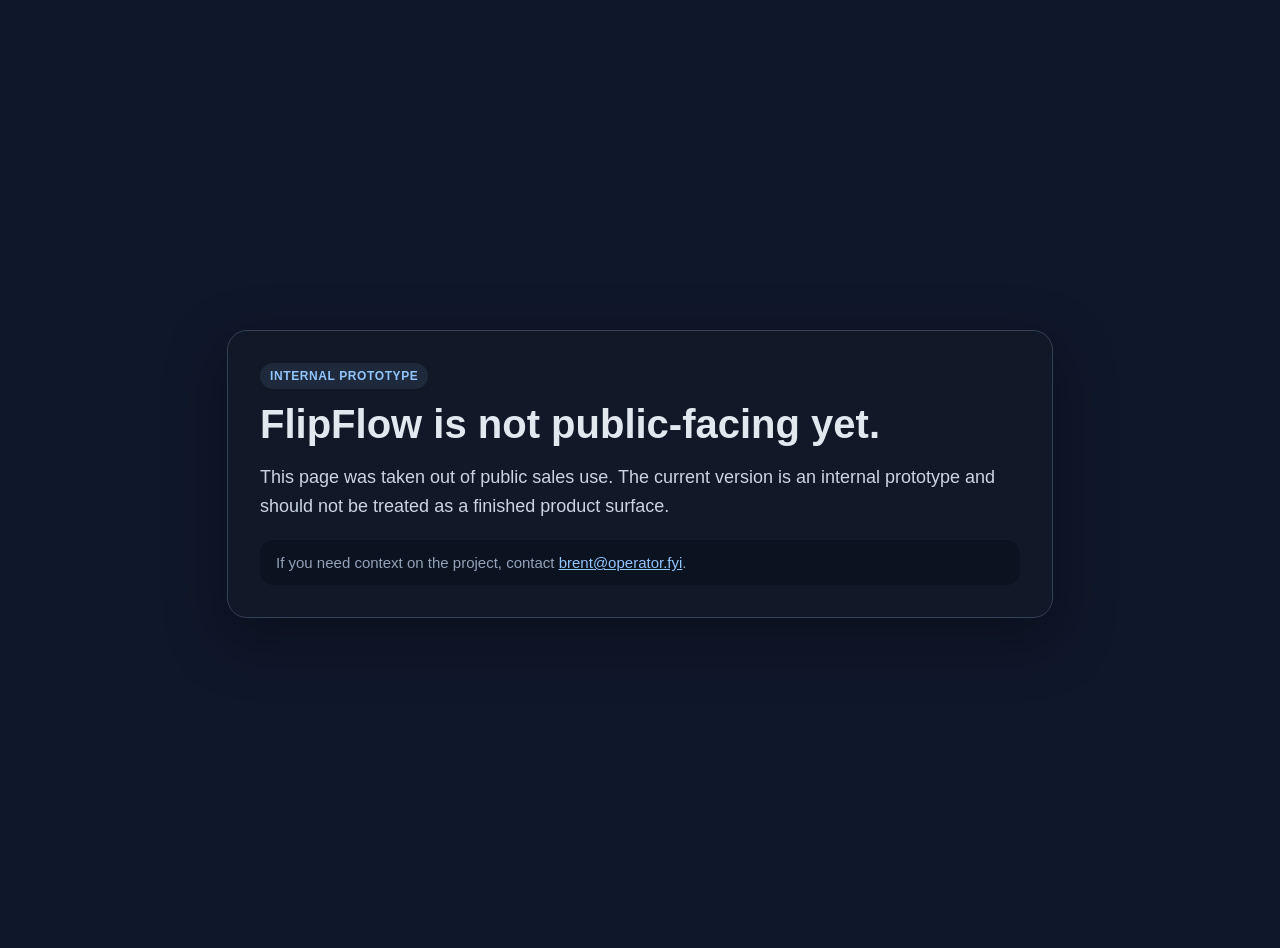
==== commit c365101e: "Pull FlipFlow HTML surfaces out of public use" ====
--- a/index.html
+++ b/index.html
@@ -3,427 +3,25 @@
 <head>
   <meta charset="UTF-8" />
   <meta name="viewport" content="width=device-width, initial-scale=1.0" />
-  <title>FlipFlow Marketplace Operator | Cross-Post, Reply Faster, Sell More</title>
-  <meta name="description" content="FlipFlow helps Facebook Marketplace sellers turn one listing into a multi-network sales machine with buyer reply scripts, no-show prevention, and relist workflows." />
+  <title>FlipFlow | Internal Prototype</title>
+  <meta name="robots" content="noindex,nofollow" />
+  <meta name="description" content="FlipFlow internal prototype. Not a public product page." />
   <style>
-    :root {
-      --bg: #0b1020;
-      --panel: #111936;
-      --panel-soft: rgba(17, 25, 54, 0.74);
-      --text: #eef2ff;
-      --muted: #b8c2e0;
-      --line: #24345d;
-      --brand: #67e8f9;
-      --brand-2: #38bdf8;
-      --ok: #10b981;
-      --light-bg: #eef4fb;
-      --dark: #0f172a;
-      --ink-soft: #51607d;
-    }
-    * { box-sizing: border-box; }
-    body {
-      margin: 0;
-      font-family: -apple-system, BlinkMacSystemFont, "Segoe UI", Inter, Roboto, sans-serif;
-      color: var(--text);
-      background: linear-gradient(180deg, #08101f 0%, #0f1730 58%, var(--light-bg) 58%, var(--light-bg) 100%);
-      line-height: 1.55;
-    }
-    a { color: inherit; }
-    .wrap { max-width: 1120px; margin: 0 auto; padding: 0 20px; }
-    .hero { padding: 72px 0 54px; }
-    .hero-grid {
-      display: grid;
-      grid-template-columns: minmax(0, 1.15fr) minmax(320px, 0.85fr);
-      gap: 24px;
-      align-items: start;
-    }
-    .eyebrow {
-      display: inline-block;
-      padding: 7px 12px;
-      border-radius: 999px;
-      background: rgba(103, 232, 249, 0.12);
-      color: var(--brand);
-      font-size: 13px;
-      font-weight: 700;
-      letter-spacing: 0.04em;
-      text-transform: uppercase;
-    }
-    h1 {
-      font-size: 52px;
-      line-height: 1.04;
-      margin: 18px 0 16px;
-      max-width: 860px;
-      letter-spacing: -0.03em;
-    }
-    .sub {
-      max-width: 780px;
-      color: var(--muted);
-      font-size: 20px;
-      margin-bottom: 18px;
-    }
-    .hero-points {
-      margin: 0 0 18px;
-      padding-left: 18px;
-      color: #dbe7ff;
-    }
-    .hero-points li { margin: 7px 0; }
-    .cta-row {
-      display: flex;
-      flex-wrap: wrap;
-      gap: 12px;
-      margin: 18px 0 12px;
-    }
-    .cta, .cta-secondary, .cta-tertiary {
-      display: inline-flex;
-      align-items: center;
-      justify-content: center;
-      padding: 14px 18px;
-      border-radius: 14px;
-      font-weight: 800;
-      text-decoration: none;
-      transition: transform 0.15s ease, opacity 0.15s ease;
-    }
-    .cta:hover, .cta-secondary:hover, .cta-tertiary:hover { transform: translateY(-1px); }
-    .cta {
-      background: linear-gradient(135deg, #0f766e, #2563eb);
-      color: white;
-      box-shadow: 0 12px 30px rgba(37, 99, 235, 0.22);
-    }
-    .cta-secondary {
-      background: rgba(56, 189, 248, 0.12);
-      border: 1px solid rgba(103, 232, 249, 0.35);
-      color: #dff8ff;
-    }
-    .cta-tertiary {
-      background: transparent;
-      border: 1px solid rgba(255, 255, 255, 0.18);
-      color: #d9e4ff;
-    }
-    .micro-proof {
-      display: flex;
-      flex-wrap: wrap;
-      gap: 10px;
-      margin-top: 10px;
-      color: var(--muted);
-      font-size: 14px;
-    }
-    .micro-proof span {
-      padding: 7px 10px;
-      border-radius: 999px;
-      border: 1px solid rgba(255,255,255,0.12);
-      background: rgba(255,255,255,0.03);
-    }
-    .proof, .card, .faq, .mini, .who, .timeline {
-      border: 1px solid var(--line);
-      border-radius: 20px;
-    }
-    .proof {
-      background: var(--panel-soft);
-      padding: 22px;
-    }
-    .proof h3, .timeline h3 { margin-top: 0; }
-    .proof ul, .timeline ul {
-      margin: 0;
-      padding-left: 18px;
-      color: var(--muted);
-    }
-    .proof li, .timeline li { margin: 8px 0; }
-    .stats {
-      display: grid;
-      grid-template-columns: repeat(3, 1fr);
-      gap: 12px;
-      margin-top: 16px;
-    }
-    .mini {
-      background: rgba(103, 232, 249, 0.08);
-      padding: 14px;
-      text-align: center;
-    }
-    .mini b {
-      display: block;
-      font-size: 24px;
-      color: #fff;
-      margin-bottom: 4px;
-    }
-    .timeline {
-      margin-top: 16px;
-      background: rgba(15, 118, 110, 0.1);
-      padding: 18px;
-    }
-    .timeline strong { color: white; }
-    .who {
-      margin-top: 24px;
-      background: rgba(17, 25, 54, 0.7);
-      padding: 18px;
-    }
-    .pills {
-      display: flex;
-      flex-wrap: wrap;
-      gap: 10px;
-      margin-top: 10px;
-    }
-    .pill {
-      border: 1px solid rgba(255,255,255,0.16);
-      color: #d9e4ff;
-      padding: 8px 12px;
-      border-radius: 999px;
-      font-size: 14px;
-    }
-    .section-light {
-      color: var(--dark);
-      padding: 44px 0 72px;
-    }
-    .section-light h2 {
-      text-align: center;
-      font-size: 34px;
-      margin: 0 0 10px;
-      letter-spacing: -0.02em;
-    }
-    .lead {
-      text-align: center;
-      max-width: 760px;
-      margin: 0 auto 28px;
-      color: var(--ink-soft);
-    }
-    .cards {
-      display: grid;
-      grid-template-columns: repeat(2, minmax(0, 1fr));
-      gap: 24px;
-    }
-    .card {
-      background: #fff;
-      color: #10213f;
-      padding: 28px;
-      border-color: #d9e4f2;
-      box-shadow: 0 12px 40px rgba(15,23,42,.08);
-    }
-    .badge {
-      display: inline-block;
-      font-size: 12px;
-      font-weight: 800;
-      letter-spacing: .04em;
-      text-transform: uppercase;
-      color: #0f766e;
-      background: #ccfbf1;
-      border-radius: 999px;
-      padding: 7px 10px;
-    }
-    .price {
-      font-size: 40px;
-      font-weight: 900;
-      margin: 14px 0 6px;
-      letter-spacing: -0.03em;
-    }
-    .price small {
-      font-size: 16px;
-      font-weight: 700;
-      color: #64748b;
-    }
-    .list {
-      margin: 16px 0 18px;
-      padding-left: 18px;
-      color: #334155;
-    }
-    .list li { margin: 8px 0; }
-    .support-note {
-      margin-top: 14px;
-      color: #475569;
-      font-size: 14px;
-    }
-    .support-note a {
-      color: #0f766e;
-      font-weight: 700;
-    }
-    .seller-surface {
-      margin-top: 26px;
-      background: linear-gradient(180deg, #f8fbff 0%, #ffffff 100%);
-      border: 1px solid #d9e4f2;
-      border-radius: 24px;
-      padding: 28px;
-      box-shadow: 0 14px 36px rgba(15,23,42,.07);
-    }
-    .seller-surface-grid {
-      display: grid;
-      grid-template-columns: minmax(0, 1.15fr) minmax(280px, 0.85fr);
-      gap: 20px;
-      align-items: center;
-    }
-    .seller-surface p {
-      color: #475569;
-      margin-bottom: 0;
-    }
-    .seller-surface .badge {
-      margin-bottom: 10px;
-    }
-    .seller-surface-actions {
-      display: grid;
-      gap: 12px;
-    }
-    .seller-surface-note {
-      font-size: 14px;
-      color: #64748b;
-    }
-    .faq-wrap {
-      display: grid;
-      grid-template-columns: repeat(2, minmax(0, 1fr));
-      gap: 18px;
-      margin-top: 24px;
-    }
-    .faq {
-      background: #fff;
-      border-color: #d9e4f2;
-      padding: 20px;
-      box-shadow: 0 10px 32px rgba(15,23,42,.06);
-    }
-    .faq h3 { margin-top: 0; }
-    footer {
-      color: #cbd5e1;
-      text-align: center;
-      padding: 24px 20px 36px;
-      font-size: 14px;
-    }
-    @media (max-width: 920px) {
-      .hero-grid, .cards, .faq-wrap, .stats, .seller-surface-grid {
-        grid-template-columns: 1fr;
-      }
-      h1 { font-size: 38px; }
-      .sub { font-size: 18px; }
-      .cta-row { flex-direction: column; }
-      .cta, .cta-secondary, .cta-tertiary { width: 100%; }
-    }
+    body{margin:0;font-family:-apple-system,BlinkMacSystemFont,"Segoe UI",Inter,Roboto,sans-serif;background:#0f172a;color:#e2e8f0;display:flex;min-height:100vh;align-items:center;justify-content:center;padding:24px}
+    .card{max-width:760px;background:#111827;border:1px solid #334155;border-radius:20px;padding:32px;box-shadow:0 20px 60px rgba(0,0,0,.35)}
+    h1{margin:0 0 14px;font-size:40px;line-height:1.05}
+    p{color:#cbd5e1;font-size:18px;line-height:1.6}
+    .eyebrow{display:inline-block;margin-bottom:14px;padding:6px 10px;border-radius:999px;background:#1e293b;color:#93c5fd;font-size:12px;font-weight:700;letter-spacing:.05em;text-transform:uppercase}
+    .note{margin-top:20px;padding:14px 16px;border-radius:14px;background:#0b1220;color:#94a3b8;font-size:15px}
+    a{color:#93c5fd}
   </style>
 </head>
 <body>
-  <section class="hero">
-    <div class="wrap hero-grid">
-      <div>
-        <span class="eyebrow">Bet #1 • marketplace seller operator</span>
-        <h1>Turn messy Facebook Marketplace selling into a repeatable multi-network revenue machine.</h1>
-        <p class="sub">FlipFlow is for furniture flippers, used-car hustlers, appliance sellers, pallet resellers, and side-hustle operators who are tired of rewriting listings, chasing no-shows, and losing buyers in chaotic DMs.</p>
-        <ul class="hero-points">
-          <li>Use the live MVP right now to rewrite listings, generate replies, and track inventory in-browser.</li>
-          <li>Skip call-first friction if the offer already makes sense — both pilots go straight to live checkout.</li>
-          <li>Start with the workflow that gets more listings posted and more buyers handled this week.</li>
-        </ul>
-        <div class="cta-row">
-          <a class="cta" href="https://buy.stripe.com/7sY9AUfeHgXd3gY39menS05">Start Solo Pilot — $49/mo</a>
-          <a class="cta-secondary" href="https://buy.stripe.com/3cI8wQ2rVgXd9Fmh0cenS06">Start Micro-Dealer — $149/mo</a>
-          <a class="cta-tertiary" href="app.html">Try the live MVP first</a>
-        </div>
-        <div class="micro-proof">
-          <span>No demo call required</span>
-          <span>Live checkout links</span>
-          <span>Seller workflow starts immediately</span>
-        </div>
-        <div class="who">
-          <b>Initial target surfaces</b>
-          <div class="pills">
-            <span class="pill">Facebook Marketplace</span>
-            <span class="pill">Craigslist</span>
-            <span class="pill">OfferUp</span>
-            <span class="pill">Furniture flippers</span>
-            <span class="pill">Car sellers</span>
-            <span class="pill">Appliance resellers</span>
-            <span class="pill">Liquidation sellers</span>
-          </div>
-        </div>
-      </div>
-      <div>
-        <div class="proof">
-          <h3>What the first version handles</h3>
-          <ul>
-            <li>Turn one raw listing into cleaner title, description, and buyer-angle variants for other networks.</li>
-            <li>Ship practical reply scripts for “Is this available?”, lowballers, pickup coordination, and ghosting prevention.</li>
-            <li>Track where inventory is posted, who replied, who flaked, and where items actually sell fastest.</li>
-            <li>Package Facebook Marketplace behavior into workflows that can be expanded into new networks and geographies.</li>
-          </ul>
-          <div class="stats">
-            <div class="mini"><b>1</b>listing → many formats</div>
-            <div class="mini"><b>Less</b>DM chaos</div>
-            <div class="mini"><b>More</b>sold inventory</div>
-          </div>
-        </div>
-        <div class="timeline">
-          <h3>What happens right after checkout</h3>
-          <ul>
-            <li><strong>Day 0:</strong> you get the pilot workflow, listing cleanup structure, and buyer-reply operating kit.</li>
-            <li><strong>First week:</strong> use FlipFlow to tighten active listings, relist faster, and reduce flaky-buyer waste.</li>
-            <li><strong>Upgrade path:</strong> move from solo seller to micro-dealer when you need more inventory and buyer-handling support.</li>
-          </ul>
-        </div>
-      </div>
-    </div>
-  </section>
-
-  <section class="section-light">
-    <div class="wrap">
-      <h2>Choose the fastest test path</h2>
-      <p class="lead">Start with the solo seller pilot or go straight to the micro-dealer workflow if inventory is already moving every week.</p>
-      <div class="cards">
-        <article class="card audit">
-          <span class="badge">Pilot</span>
-          <h3>Solo Seller Pilot</h3>
-          <div class="price">$49 <small>/mo</small></div>
-          <p>For active side-hustle sellers who move inventory every week and want a tighter listing + reply workflow right now.</p>
-          <ul class="list">
-            <li>Listing cleanup templates</li>
-            <li>Buyer reply bank</li>
-            <li>No-show prevention scripts</li>
-            <li>Weekly relist workflow</li>
-          </ul>
-          <a class="cta" href="https://buy.stripe.com/7sY9AUfeHgXd3gY39menS05">Start Solo Pilot Checkout</a>
-          <p class="support-note">Need a human first? Email <a href="mailto:brent@operator.fyi?subject=FlipFlow%20Solo%20Pilot">brent@operator.fyi</a>.</p>
-        </article>
-        <article class="card dfy">
-          <span class="badge">Best wedge</span>
-          <h3>Micro-Dealer Pilot</h3>
-          <div class="price">$149 <small>/mo</small></div>
-          <p>For operators with multiple active listings who want multi-network workflow support and lead-handling help.</p>
-          <ul class="list">
-            <li>Cross-network posting prep</li>
-            <li>Inventory status tracker</li>
-            <li>Buyer qualification scripts</li>
-            <li>Pickup coordination system</li>
-          </ul>
-          <a class="cta" href="https://buy.stripe.com/3cI8wQ2rVgXd9Fmh0cenS06">Start Micro-Dealer Checkout</a>
-          <p class="support-note">Need a custom workflow? Email <a href="mailto:brent@operator.fyi?subject=FlipFlow%20Micro-Dealer%20Pilot">brent@operator.fyi</a>.</p>
-        </article>
-      </div>
-      <div class="seller-surface">
-        <div class="seller-surface-grid">
-          <div>
-            <span class="badge">New seller-specific page</span>
-            <h3>Furniture flippers now have a dedicated FlipFlow page built for community posts, listing bios, and profile links.</h3>
-            <p>Instead of sending every prospect to a generic marketplace pitch, route furniture sellers to a tighter page focused on dressers, couches, tables, no-show prevention, and weekend relist speed.</p>
-          </div>
-          <div class="seller-surface-actions">
-            <a class="cta" href="furniture-flippers.html">Open furniture flipper page</a>
-            <a class="cta-secondary" href="https://buy.stripe.com/7sY9AUfeHgXd3gY39menS05">Start Solo Pilot for furniture sellers</a>
-            <div class="seller-surface-note">Use this page anywhere you need a more specific CTA than the homepage.</div>
-          </div>
-        </div>
-      </div>
-      <div class="faq-wrap">
-        <div class="faq">
-          <h3>Who is this for first?</h3>
-          <p>Start with high-frequency local sellers: furniture flippers, used car resellers, appliance sellers, pallet/liquidation operators, and anyone constantly reposting inventory.</p>
-        </div>
-        <div class="faq">
-          <h3>What makes it better than a generic cross-posting tool?</h3>
-          <p>The point is not just syndication. The point is reducing no-shows, buyer confusion, ghosting, and repetitive DM work that kills throughput.</p>
-        </div>
-        <div class="faq">
-          <h3>Why start from Facebook Marketplace?</h3>
-          <p>Because behavior is already there. It is one of the clearest live demand surfaces for side-hustle commerce, and its use cases can be ported elsewhere.</p>
-        </div>
-        <div class="faq">
-          <h3>Want the actual product instead of just the pitch?</h3>
-          <p>Open the <a href="app.html" style="color:#0f766e;font-weight:700;">usable FlipFlow MVP</a> to rewrite listings, generate buyer replies, and track inventory in-browser.</p>
-        </div>
-      </div>
-    </div>
-  </section>
-
-  <footer>FlipFlow • marketplace operator for people who sell in messy places and want the machine, not more typing.</footer>
+  <main class="card">
+    <span class="eyebrow">Internal prototype</span>
+    <h1>FlipFlow is not public-facing yet.</h1>
+    <p>This page was taken out of public sales use. The current version is an internal prototype and should not be treated as a finished product surface.</p>
+    <div class="note">If you need context on the project, contact <a href="mailto:brent@operator.fyi">brent@operator.fyi</a>.</div>
+  </main>
 </body>
 </html>
